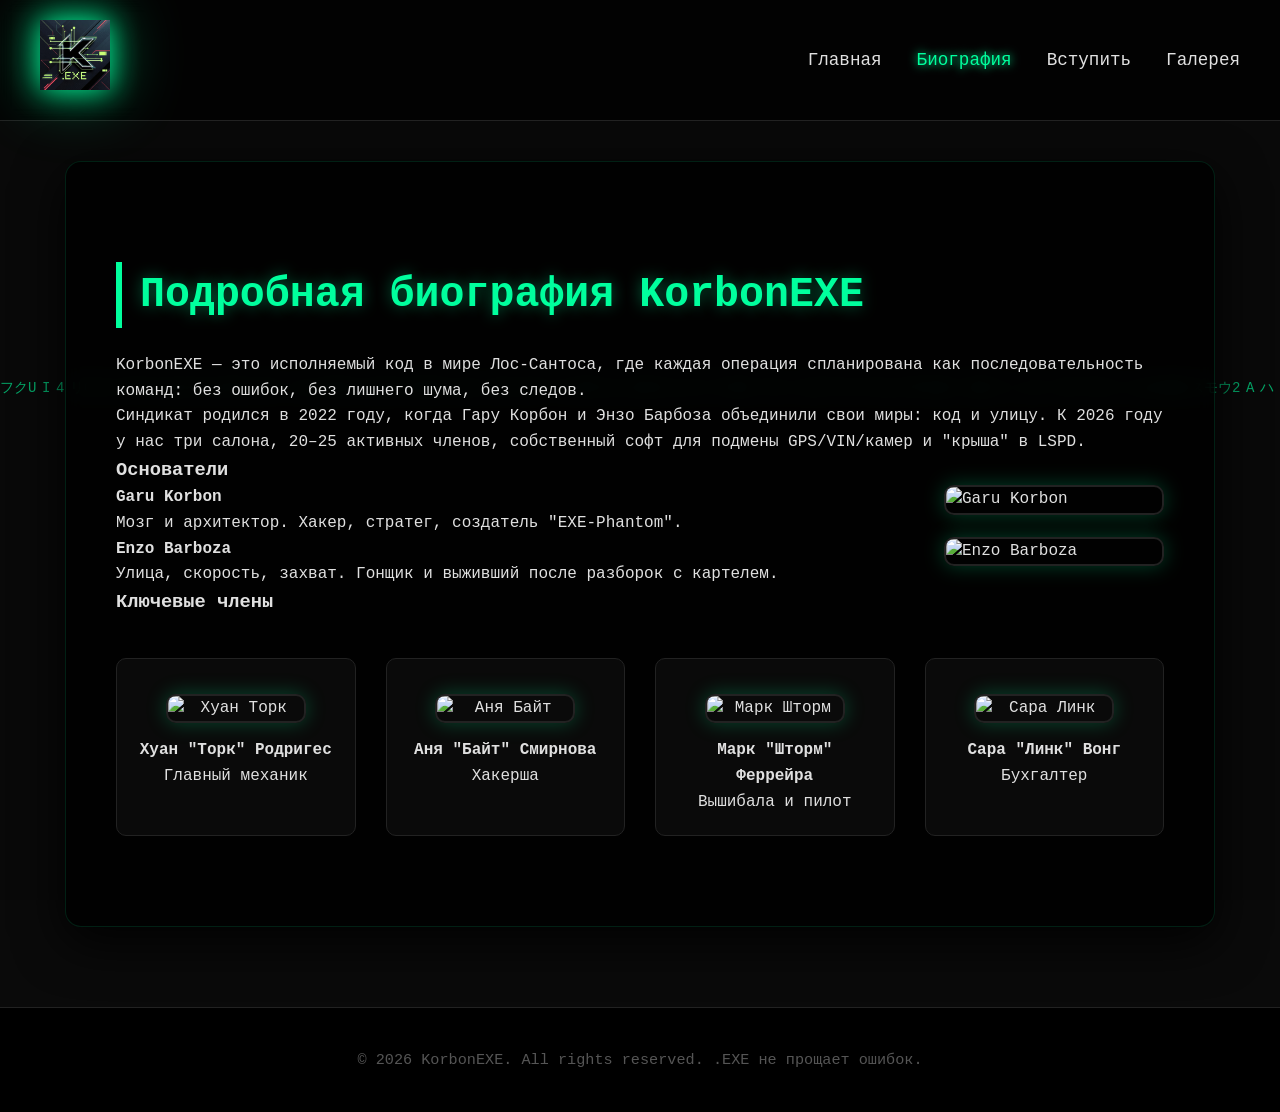
==== about.html @ bb389944 "Update about.html" ====
<!DOCTYPE html>
<html lang="ru">
<head>
  <meta charset="UTF-8">
  <meta name="viewport" content="width=device-width, initial-scale=1.0">
  <title>KorbonEXE — Биография</title>
  <link rel="icon" href="favicon.png" type="image/x-icon">
  <link rel="stylesheet" href="style.css">
</head>
<body>
  <canvas id="matrix-canvas"></canvas>

  <header>
    <nav class="navbar">
      <div class="logo-container">
        <img src="logo.jpg" alt="KorbonEXE">
      </div>
      <ul>
        <li><a href="index.html">Главная</a></li>
        <li><a href="about.html" class="active">Биография</a></li>
        <li><a href="join.html">Вступить</a></li>
        <li><a href="gallery.html">Галерея</a></li>
      </ul>
    </nav>
  </header>

  <section class="container fade-in">
    <div class="bio-wrapper">
      <h2 class="glow-title">Подробная биография KorbonEXE</h2>

      <p>KorbonEXE — это исполняемый код в мире Лос-Сантоса, где каждая операция спланирована как последовательность команд: без ошибок, без лишнего шума, без следов.</p>

      <p>Синдикат родился в 2022 году, когда Гару Корбон и Энзо Барбоза объединили свои миры: код и улицу. К 2026 году у нас три салона, 20–25 активных членов, собственный софт для подмены GPS/VIN/камер и "крыша" в LSPD.</p>

      <h3 class="glow-title">Основатели</h3>

      <div class="founder-section fade-in">
        <div class="founder-photo">
          <img src="https://static.wikia.nocookie.net/gtawiki/images/2/2a/LesterCrest-GTAV.png/revision/latest?cb=20130516193052" alt="Garu Korbon" class="character-img">
        </div>
        <h4>Garu Korbon</h4>
        <p>Мозг и архитектор. Хакер, стратег, создатель "EXE-Phantom".</p>
      </div>

      <div class="founder-section fade-in">
        <div class="founder-photo">
          <img src="https://static.wikia.nocookie.net/gtawiki/images/6/6f/FranklinClinton-GTAV.png/revision/latest?cb=20130516193052" alt="Enzo Barboza" class="character-img">
        </div>
        <h4>Enzo Barboza</h4>
        <p>Улица, скорость, захват. Гонщик и выживший после разборок с картелем.</p>
      </div>

      <h3 class="glow-title">Ключевые члены</h3>
      <div class="team-grid">
        <div class="team-member fade-in">
          <img src="https://static.wikia.nocookie.net/gtawiki/images/3/3c/Pavel-GTAOe.png/revision/latest?cb=20210610182456" alt="Хуан Торк" class="character-img small">
          <p><strong>Хуан "Торк" Родригес</strong><br>Главный механик</p>
        </div>
        <div class="team-member fade-in">
          <img src="https://static.wikia.nocookie.net/gtawiki/images/9/9e/PaigeHarris-GTAO.png/revision/latest?cb=20170629184327" alt="Аня Байт" class="character-img small">
          <p><strong>Аня "Байт" Смирнова</strong><br>Хакерша</p>
        </div>
        <div class="team-member fade-in">
          <img src="https://static.wikia.nocookie.net/gtawiki/images/0/0f/TrevorPhilips-GTAV.png/revision/latest?cb=20130516193052" alt="Марк Шторм" class="character-img small">
          <p><strong>Марк "Шторм" Феррейра</strong><br>Вышибала и пилот</p>
        </div>
        <div class="team-member fade-in">
          <img src="https://static.wikia.nocookie.net/gtawiki/images/7/7d/AviSchwartzman-GTAO.png/revision/latest?cb=20170629184327" alt="Сара Линк" class="character-img small">
          <p><strong>Сара "Линк" Вонг</strong><br>Бухгалтер</p>
        </div>
      </div>
    </div>
  </section>

  <footer>
    <p>© 2026 KorbonEXE. All rights reserved. .EXE не прощает ошибок.</p>
  </footer>

  <script src="script.js"></script>
</body>
</html>
---- style.css ----
:root {
  --bg: #0a0a0a;
  --card: #111111;
  --text: #e0e0e0;
  --accent: #00ff9d;
  --danger: #ff2d55;
  --border: #222;
}

* {
  margin: 0;
  padding: 0;
  box-sizing: border-box;
}

body {
  background: var(--bg);
  color: var(--text);
  font-family: 'Courier New', Courier, monospace;
  line-height: 1.6;
  min-height: 100vh;
  overflow-x: hidden;
  position: relative;
}

#matrix-canvas {
  position: fixed;
  top: 0; left: 0;
  width: 100%;
  height: 100%;
  z-index: -2;
  opacity: 0.65;
  pointer-events: none;
}

/* Навигация */
.navbar {
  display: flex;
  justify-content: space-between;
  align-items: center;
  padding: 20px 40px;
  background: rgba(0,0,0,0.75);
  border-bottom: 1px solid var(--border);
  position: sticky;
  top: 0;
  z-index: 100;
  backdrop-filter: blur(8px);
}

.logo-container img {
  height: 70px;
  width: auto;
  filter: drop-shadow(0 0 15px #00ff9d) drop-shadow(0 0 30px rgba(0,255,157,0.4));
  transition: all 0.4s ease;
}

.logo-container:hover img {
  filter: drop-shadow(0 0 30px #00ff9d) drop-shadow(0 0 60px rgba(0,204,255,0.7));
  transform: scale(1.05);
}

.navbar ul {
  list-style: none;
  display: flex;
  gap: 35px;
}

.navbar a {
  color: var(--text);
  text-decoration: none;
  font-size: 1.1rem;
}

.navbar a:hover,
.navbar a.active {
  color: var(--accent);
  text-shadow: 0 0 10px var(--accent);
}

/* Контент */
.container {
  max-width: 1200px;
  margin: 0 auto;
  padding: 0 25px;
  position: relative;
  z-index: 5;
}

h2 {
  color: var(--accent);
  font-size: 2.6rem;
  margin: 50px 0 25px;
  border-left: 6px solid var(--accent);
  padding-left: 18px;
  text-shadow: 0 0 15px rgba(0,255,157,0.4);
}

/* Hero (главная) */
.hero {
  text-align: center;
  padding: 180px 20px 120px;
  min-height: 80vh;
  display: flex;
  align-items: center;
  justify-content: center;
}

.hero-content {
  max-width: 900px;
}

.hero-title {
  font-size: 6rem;
  color: var(--accent);
  text-shadow: 0 0 40px var(--accent);
  margin-bottom: 20px;
  animation: glowPulse 4s ease-in-out infinite;
}

.hero-tagline {
  font-size: 2.5rem;
  color: #fff;
  margin-bottom: 20px;
  letter-spacing: 4px;
}

.hero-subtitle {
  font-size: 1.4rem;
  color: #ccc;
  max-width: 700px;
  margin: 0 auto;
}

/* Информационные карточки */
.main-info {
  padding: 80px 20px;
}

.info-grid {
  display: grid;
  grid-template-columns: repeat(auto-fit, minmax(280px, 1fr));
  gap: 30px;
  margin-bottom: 60px;
}

.info-card {
  background: rgba(17,17,17,0.7);
  border-radius: 12px;
  padding: 25px;
  border: 1px solid #222;
  text-align: center;
  transition: all 0.4s ease;
}

.info-card:hover {
  transform: translateY(-15px);
  box-shadow: 0 20px 50px rgba(0,255,157,0.2);
  border-color: var(--accent);
}

.info-img {
  width: 100%;
  height: 180px;
  object-fit: cover;
  border-radius: 8px;
  margin-bottom: 20px;
  transition: all 0.4s ease;
}

.info-card:hover .info-img {
  transform: scale(1.08);
  box-shadow: 0 0 25px rgba(0,255,157,0.4);
}

.info-card h3 {
  color: var(--accent);
  margin-bottom: 15px;
  font-size: 1.6rem;
}

.info-card p {
  color: #ddd;
  font-size: 1rem;
}

/* Кнопка призыва */
.cta-btn {
  display: inline-block;
  padding: 18px 40px;
  background: linear-gradient(90deg, var(--accent), #00cc99);
  color: #000;
  font-size: 1.3rem;
  font-weight: bold;
  border-radius: 8px;
  text-decoration: none;
  transition: all 0.4s ease;
  box-shadow: 0 0 20px rgba(0,255,157,0.4);
}

.cta-btn:hover {
  transform: translateY(-5px);
  box-shadow: 0 0 40px rgba(0,255,157,0.7);
}

/* Биография */
.bio-wrapper {
  background: rgba(0, 0, 0, 0.82);
  backdrop-filter: blur(10px);
  padding: 50px;
  border-radius: 16px;
  border: 1px solid rgba(0, 255, 157, 0.12);
  box-shadow: 0 15px 50px rgba(0, 0, 0, 0.9);
  margin: 40px 0;
}

.character-img {
  float: right;
  margin: 0 0 20px 25px;
  width: 220px;
  border-radius: 10px;
  border: 2px solid #222;
  box-shadow: 0 0 20px rgba(0,255,157,0.25);
  transition: all 0.4s ease;
}

.character-img:hover {
  transform: scale(1.08) rotate(2deg);
  box-shadow: 0 0 40px rgba(0,255,157,0.6);
  border-color: var(--accent);
}

.character-img.small {
  width: 140px;
  margin: 0 15px 15px 0;
  float: none;
  display: block;
  margin: 15px auto;
}

.team-grid {
  display: grid;
  grid-template-columns: repeat(auto-fit, minmax(220px, 1fr));
  gap: 30px;
  margin: 40px 0;
}

.team-member {
  text-align: center;
  background: rgba(17,17,17,0.6);
  padding: 20px;
  border-radius: 10px;
  border: 1px solid #222;
  transition: all 0.3s ease;
}

.team-member:hover {
  transform: translateY(-8px);
  box-shadow: 0 15px 40px rgba(0,255,157,0.2);
  border-color: var(--accent);
}

/* Форма */
.join-section {
  padding: 80px 20px;
  max-width: 900px;
}

.join-header {
  text-align: center;
  margin-bottom: 50px;
}

.join-header h2 {
  font-size: 3.2rem;
  margin-bottom: 15px;
}

.subtitle {
  font-size: 1.3rem;
  color: #aaa;
  max-width: 700px;
  margin: 0 auto;
}

.join-requirements {
  background: rgba(17,17,17,0.6);
  padding: 25px;
  border-radius: 10px;
  border: 1px solid #222;
  margin-bottom: 40px;
}

.join-requirements h3 {
  color: var(--accent);
  margin-bottom: 15px;
}

.join-requirements ul {
  list-style: none;
  padding-left: 0;
}

.join-requirements li {
  margin: 10px 0;
  padding-left: 25px;
  position: relative;
}

.join-requirements li::before {
  content: "→";
  color: var(--accent);
  position: absolute;
  left: 0;
}

.enhanced-form {
  background: linear-gradient(135deg, #0f0f0f 0%, #0a0a0a 100%);
  padding: 45px;
  border-radius: 12px;
  border: 1px solid #1a1a1a;
  box-shadow: 0 15px 40px rgba(0,0,0,0.7);
  max-width: 700px;
  margin: 40px auto;
}

.form-group {
  margin-bottom: 45px;
  transition: all 0.3s ease;
}

.form-group:hover {
  background: rgba(0,255,157,0.03);
  border-radius: 8px;
  padding: 10px;
  box-shadow: 0 0 15px rgba(0,255,157,0.1);
}

.form-group label {
  display: block;
  margin-bottom: 10px;
  color: #aaa;
  font-size: 1.05rem;
  font-weight: bold;
  transition: all 0.3s ease;
}

.form-group:hover label {
  color: var(--accent);
  text-shadow: 0 0 8px rgba(0,255,157,0.5);
}

.form-group input,
.form-group textarea,
.form-group select {
  width: 100%;
  padding: 14px 16px;
  background: #0d0d0d;
  border: 1px solid #222;
  border-radius: 6px;
  color: var(--text);
  font-size: 1.05rem;
}

.form-group input:focus,
.form-group textarea:focus,
.form-group select:focus {
  border-color: var(--accent);
  box-shadow: 0 0 0 3px rgba(0,255,157,0.2);
  background: #111;
}

.submit-btn {
  width: 100%;
  padding: 16px;
  background: linear-gradient(90deg, var(--accent), #00cc99);
  color: #000;
  border: none;
  border-radius: 8px;
  font-size: 1.2rem;
  font-weight: bold;
  cursor: pointer;
  display: flex;
  align-items: center;
  justify-content: center;
  gap: 12px;
}

.captcha-group {
  margin: 30px 0;
  text-align: center;
}

.form-message {
  margin-top: 20px;
  padding: 15px;
  border-radius: 8px;
  text-align: center;
  font-weight: bold;
}

.form-message.success {
  background: rgba(0,255,157,0.15);
  color: #00ff9d;
  border: 1px solid #00ff9d;
}

.form-message.error {
  background: rgba(255,45,85,0.15);
  color: #ff2d55;
  border: 1px solid #ff2d55;
}

.hidden {
  display: none;
}

/* Footer */
footer {
  text-align: center;
  padding: 40px 20px;
  background: #000;
  border-top: 1px solid var(--border);
  margin-top: 80px;
  color: #555;
  font-size: 0.95rem;
  position: relative;
  z-index: 5;
}

/* Анимации */
@keyframes glowPulse {
  0%, 100% { text-shadow: 0 0 30px var(--accent); }
  50% { text-shadow: 0 0 60px var(--accent), 0 0 80px rgba(0,255,157,0.6); }
}

.fade-in {
  opacity: 0;
  transform: translateY(30px);
  transition: opacity 0.9s ease-out, transform 0.9s ease-out;
}

.fade-in.visible {
  opacity: 1;
  transform: translateY(0);
}
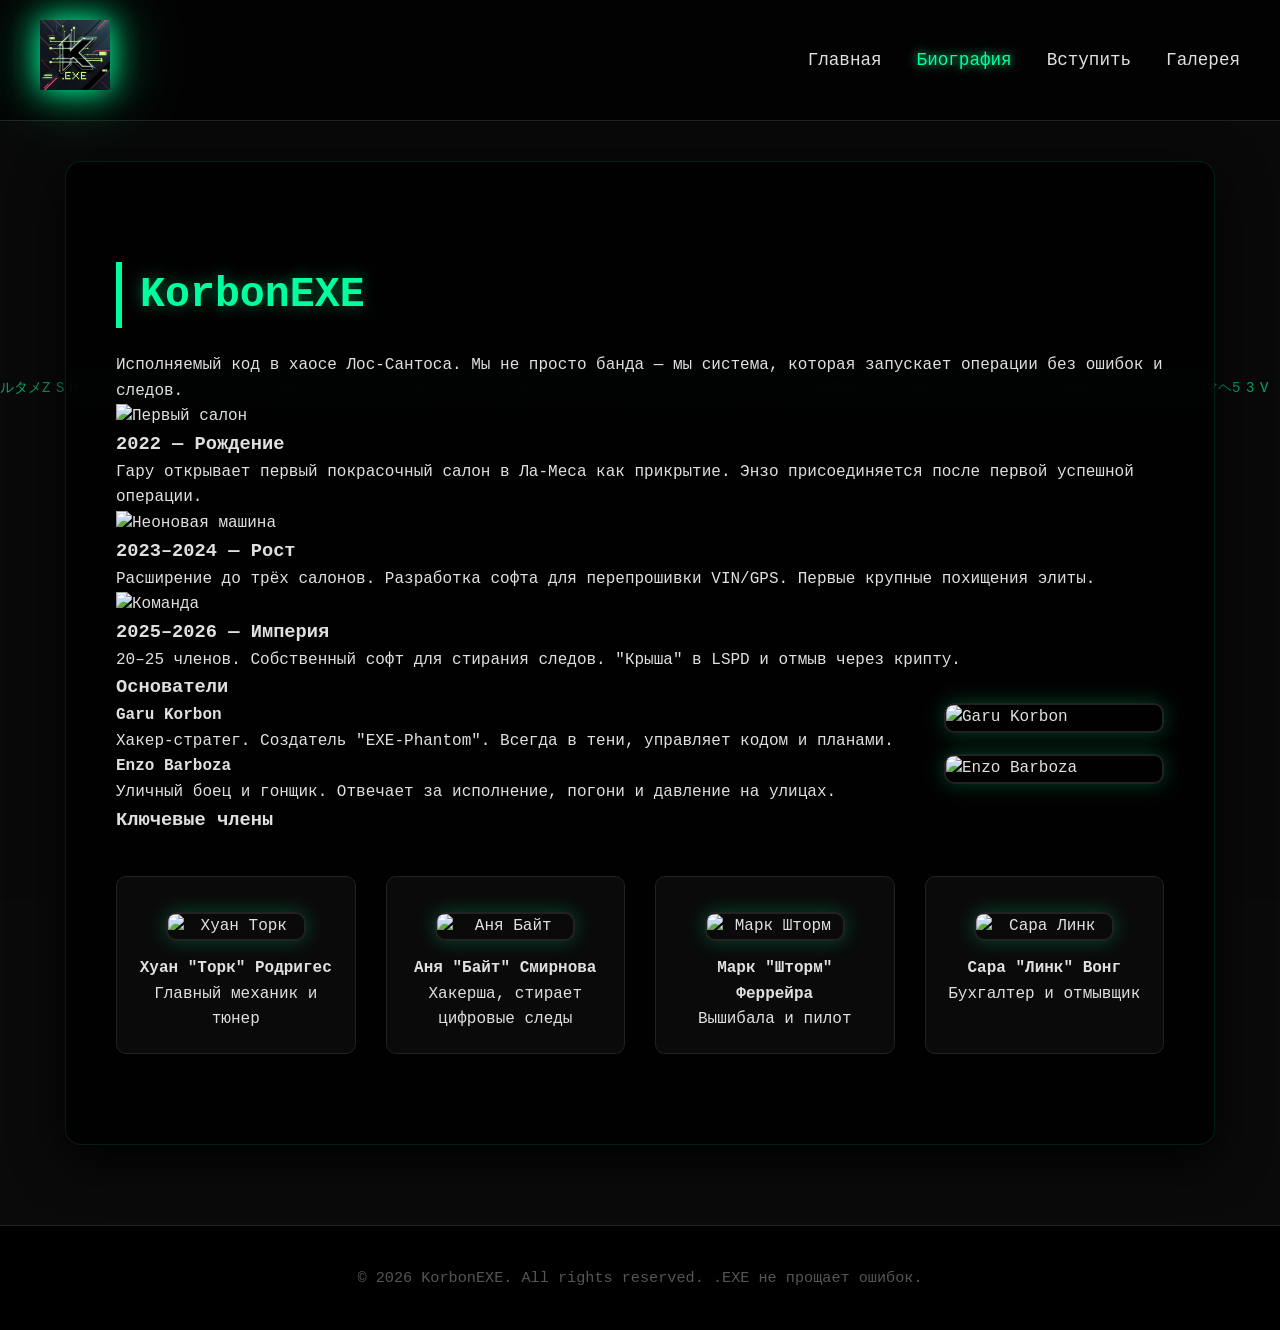
==== commit 9ace565e: "Update about.html" ====
--- a/about.html
+++ b/about.html
@@ -4,7 +4,7 @@
   <meta charset="UTF-8">
   <meta name="viewport" content="width=device-width, initial-scale=1.0">
   <title>KorbonEXE — Биография</title>
-  <link rel="icon" href="favicon.png" type="image/x-icon">
+  <link rel="icon" href="/favicon.ico" type="image/x-icon">
   <link rel="stylesheet" href="style.css">
 </head>
 <body>
@@ -13,7 +13,7 @@
   <header>
     <nav class="navbar">
       <div class="logo-container">
-        <img src="logo.jpg" alt="KorbonEXE">
+        <img src="/logo.jpg" alt="KorbonEXE">
       </div>
       <ul>
         <li><a href="index.html">Главная</a></li>
@@ -24,49 +24,79 @@
     </nav>
   </header>
 
-  <section class="container fade-in">
-    <div class="bio-wrapper">
-      <h2 class="glow-title">Подробная биография KorbonEXE</h2>
+  <section class="container bio-section">
+    <div class="bio-wrapper fade-in">
+      <h2 class="glow-title">KorbonEXE</h2>
+      <p class="intro-text fade-in">Исполняемый код в хаосе Лос-Сантоса. Мы не просто банда — мы система, которая запускает операции без ошибок и следов.</p>
 
-      <p>KorbonEXE — это исполняемый код в мире Лос-Сантоса, где каждая операция спланирована как последовательность команд: без ошибок, без лишнего шума, без следов.</p>
+      <div class="timeline fade-in">
+        <div class="timeline-item">
+          <div class="timeline-img">
+            <img src="https://static.wikia.nocookie.net/gtawiki/images/7/77/LosSantosCustoms-GTAV-Interior01.jpg/revision/latest?cb=20150608134058" alt="Первый салон">
+          </div>
+          <div class="timeline-content">
+            <h3>2022 — Рождение</h3>
+            <p>Гару открывает первый покрасочный салон в Ла-Меса как прикрытие. Энзо присоединяется после первой успешной операции.</p>
+          </div>
+        </div>
 
-      <p>Синдикат родился в 2022 году, когда Гару Корбон и Энзо Барбоза объединили свои миры: код и улицу. К 2026 году у нас три салона, 20–25 активных членов, собственный софт для подмены GPS/VIN/камер и "крыша" в LSPD.</p>
+        <div class="timeline-item reverse">
+          <div class="timeline-img">
+            <img src="https://i.ytimg.com/vi/KUPeCj2IgzA/maxresdefault.jpg" alt="Неоновая машина">
+          </div>
+          <div class="timeline-content">
+            <h3>2023–2024 — Рост</h3>
+            <p>Расширение до трёх салонов. Разработка софта для перепрошивки VIN/GPS. Первые крупные похищения элиты.</p>
+          </div>
+        </div>
 
-      <h3 class="glow-title">Основатели</h3>
-
-      <div class="founder-section fade-in">
-        <div class="founder-photo">
-          <img src="https://static.wikia.nocookie.net/gtawiki/images/2/2a/LesterCrest-GTAV.png/revision/latest?cb=20130516193052" alt="Garu Korbon" class="character-img">
+        <div class="timeline-item">
+          <div class="timeline-img">
+            <img src="https://static.wikia.nocookie.net/gtawiki/images/3/3c/Pavel-GTAOe.png/revision/latest?cb=20210610182456" alt="Команда">
+          </div>
+          <div class="timeline-content">
+            <h3>2025–2026 — Империя</h3>
+            <p>20–25 членов. Собственный софт для стирания следов. "Крыша" в LSPD и отмыв через крипту.</p>
+          </div>
         </div>
-        <h4>Garu Korbon</h4>
-        <p>Мозг и архитектор. Хакер, стратег, создатель "EXE-Phantom".</p>
       </div>
 
-      <div class="founder-section fade-in">
-        <div class="founder-photo">
+      <h3 class="glow-title fade-in">Основатели</h3>
+
+      <div class="founders-grid">
+        <div class="founder-card fade-in">
+          <img src="https://static.wikia.nocookie.net/gtawiki/images/2/2a/LesterCrest-GTAV.png/revision/latest?cb=20130516193052" alt="Garu Korbon" class="character-img">
+          <h4>Garu Korbon</h4>
+          <p>Хакер-стратег. Создатель "EXE-Phantom". Всегда в тени, управляет кодом и планами.</p>
+        </div>
+
+        <div class="founder-card fade-in">
           <img src="https://static.wikia.nocookie.net/gtawiki/images/6/6f/FranklinClinton-GTAV.png/revision/latest?cb=20130516193052" alt="Enzo Barboza" class="character-img">
+          <h4>Enzo Barboza</h4>
+          <p>Уличный боец и гонщик. Отвечает за исполнение, погони и давление на улицах.</p>
         </div>
-        <h4>Enzo Barboza</h4>
-        <p>Улица, скорость, захват. Гонщик и выживший после разборок с картелем.</p>
       </div>
 
-      <h3 class="glow-title">Ключевые члены</h3>
+      <h3 class="glow-title fade-in">Ключевые члены</h3>
       <div class="team-grid">
         <div class="team-member fade-in">
           <img src="https://static.wikia.nocookie.net/gtawiki/images/3/3c/Pavel-GTAOe.png/revision/latest?cb=20210610182456" alt="Хуан Торк" class="character-img small">
-          <p><strong>Хуан "Торк" Родригес</strong><br>Главный механик</p>
+          <p><strong>Хуан "Торк" Родригес</strong><br>Главный механик и тюнер</p>
         </div>
+
         <div class="team-member fade-in">
           <img src="https://static.wikia.nocookie.net/gtawiki/images/9/9e/PaigeHarris-GTAO.png/revision/latest?cb=20170629184327" alt="Аня Байт" class="character-img small">
-          <p><strong>Аня "Байт" Смирнова</strong><br>Хакерша</p>
+          <p><strong>Аня "Байт" Смирнова</strong><br>Хакерша, стирает цифровые следы</p>
         </div>
+
         <div class="team-member fade-in">
           <img src="https://static.wikia.nocookie.net/gtawiki/images/0/0f/TrevorPhilips-GTAV.png/revision/latest?cb=20130516193052" alt="Марк Шторм" class="character-img small">
           <p><strong>Марк "Шторм" Феррейра</strong><br>Вышибала и пилот</p>
         </div>
+
         <div class="team-member fade-in">
           <img src="https://static.wikia.nocookie.net/gtawiki/images/7/7d/AviSchwartzman-GTAO.png/revision/latest?cb=20170629184327" alt="Сара Линк" class="character-img small">
-          <p><strong>Сара "Линк" Вонг</strong><br>Бухгалтер</p>
+          <p><strong>Сара "Линк" Вонг</strong><br>Бухгалтер и отмывщик</p>
         </div>
       </div>
     </div>
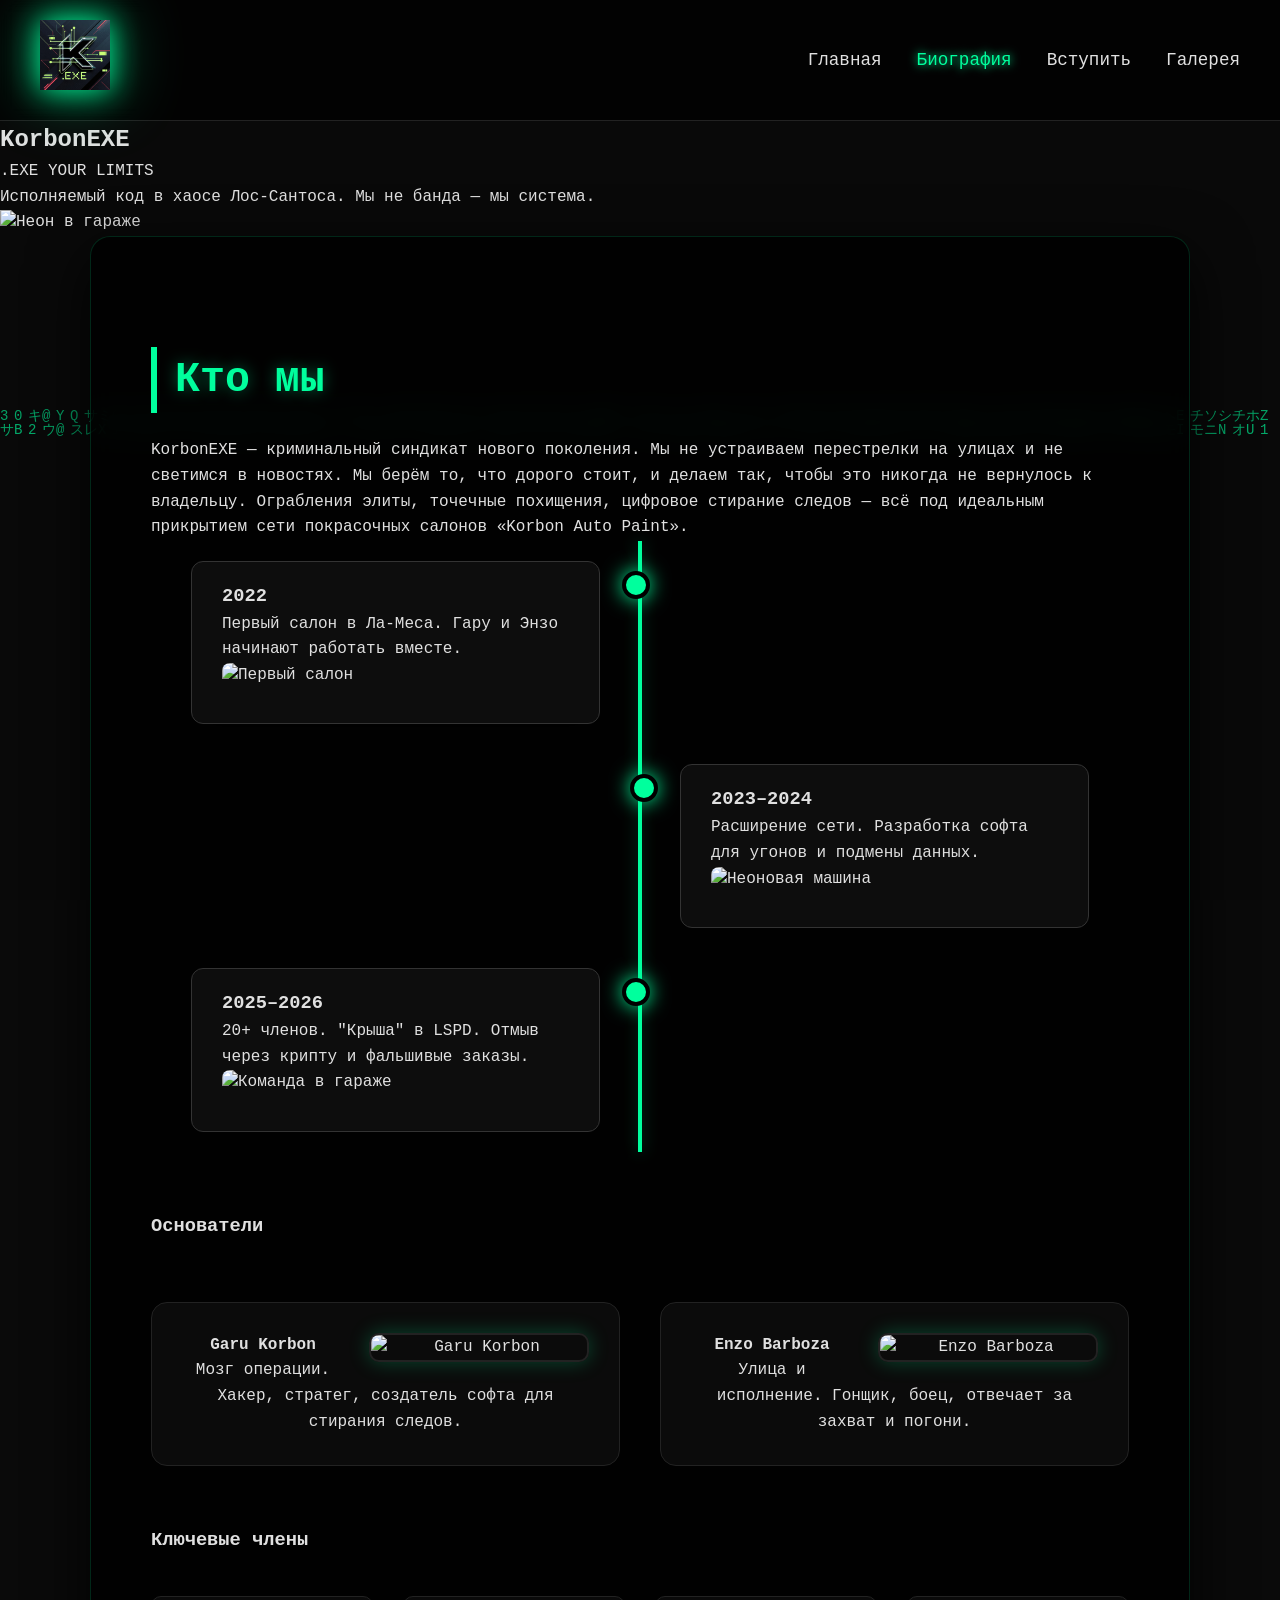
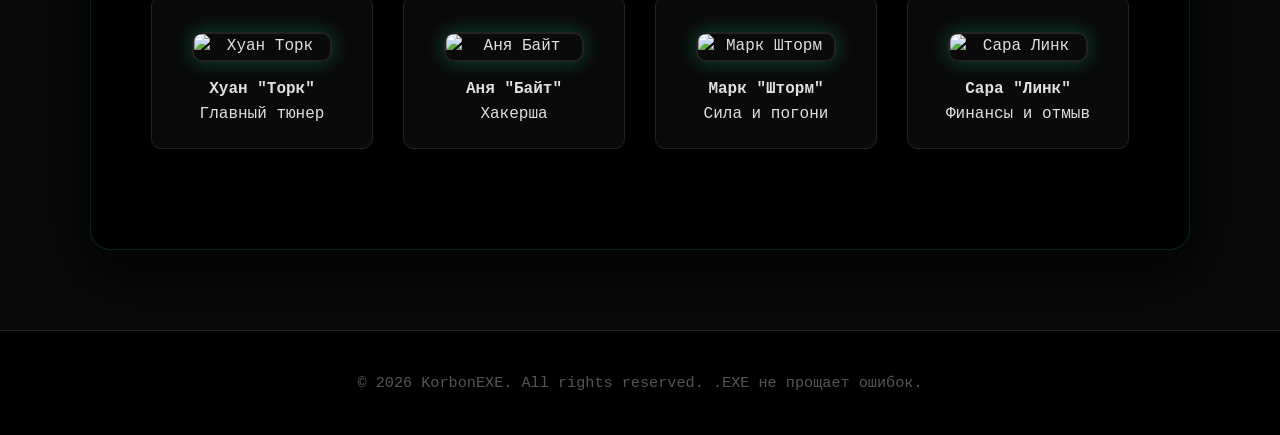
==== commit d79d7fcc: "Update about.html" ====
--- a/about.html
+++ b/about.html
@@ -24,79 +24,88 @@
     </nav>
   </header>
 
-  <section class="container bio-section">
-    <div class="bio-wrapper fade-in">
-      <h2 class="glow-title">KorbonEXE</h2>
-      <p class="intro-text fade-in">Исполняемый код в хаосе Лос-Сантоса. Мы не просто банда — мы система, которая запускает операции без ошибок и следов.</p>
+  <!-- Hero с большим фото и слоганом -->
+  <section class="bio-hero fade-in">
+    <div class="bio-hero-content">
+      <h1>KorbonEXE</h1>
+      <p class="bio-hero-tag">.EXE YOUR LIMITS</p>
+      <p class="bio-hero-text">Исполняемый код в хаосе Лос-Сантоса. Мы не банда — мы система.</p>
+    </div>
+    <img src="https://img.gta5-mods.com/q95/images/custom-neons/520b08-GTA5_2015-08-30_18-36-43-91.jpg" alt="Неон в гараже" class="bio-hero-img">
+  </section>
 
+  <!-- Основной контент -->
+  <section class="container bio-main">
+    <div class="bio-wrapper">
+      <div class="bio-intro fade-in">
+        <h2 class="glow-title">Кто мы</h2>
+        <p>KorbonEXE — криминальный синдикат нового поколения. Мы не устраиваем перестрелки на улицах и не светимся в новостях. Мы берём то, что дорого стоит, и делаем так, чтобы это никогда не вернулось к владельцу. Ограбления элиты, точечные похищения, цифровое стирание следов — всё под идеальным прикрытием сети покрасочных салонов «Korbon Auto Paint».</p>
+      </div>
+
+      <!-- Таймлайн -->
       <div class="timeline fade-in">
         <div class="timeline-item">
-          <div class="timeline-img">
-            <img src="https://static.wikia.nocookie.net/gtawiki/images/7/77/LosSantosCustoms-GTAV-Interior01.jpg/revision/latest?cb=20150608134058" alt="Первый салон">
-          </div>
+          <div class="timeline-dot"></div>
           <div class="timeline-content">
-            <h3>2022 — Рождение</h3>
-            <p>Гару открывает первый покрасочный салон в Ла-Меса как прикрытие. Энзо присоединяется после первой успешной операции.</p>
+            <h3>2022</h3>
+            <p>Первый салон в Ла-Меса. Гару и Энзо начинают работать вместе.</p>
+            <img src="https://static.wikia.nocookie.net/gtawiki/images/7/77/LosSantosCustoms-GTAV-Interior01.jpg" alt="Первый салон" class="timeline-img">
           </div>
         </div>
 
         <div class="timeline-item reverse">
-          <div class="timeline-img">
-            <img src="https://i.ytimg.com/vi/KUPeCj2IgzA/maxresdefault.jpg" alt="Неоновая машина">
-          </div>
+          <div class="timeline-dot"></div>
           <div class="timeline-content">
-            <h3>2023–2024 — Рост</h3>
-            <p>Расширение до трёх салонов. Разработка софта для перепрошивки VIN/GPS. Первые крупные похищения элиты.</p>
+            <h3>2023–2024</h3>
+            <p>Расширение сети. Разработка софта для угонов и подмены данных.</p>
+            <img src="https://i.ytimg.com/vi/KUPeCj2IgzA/maxresdefault.jpg" alt="Неоновая машина" class="timeline-img">
           </div>
         </div>
 
         <div class="timeline-item">
-          <div class="timeline-img">
-            <img src="https://static.wikia.nocookie.net/gtawiki/images/3/3c/Pavel-GTAOe.png/revision/latest?cb=20210610182456" alt="Команда">
-          </div>
+          <div class="timeline-dot"></div>
           <div class="timeline-content">
-            <h3>2025–2026 — Империя</h3>
-            <p>20–25 членов. Собственный софт для стирания следов. "Крыша" в LSPD и отмыв через крипту.</p>
+            <h3>2025–2026</h3>
+            <p>20+ членов. "Крыша" в LSPD. Отмыв через крипту и фальшивые заказы.</p>
+            <img src="https://img.gta5-mods.com/q95/images/custom-neons/520b08-GTA5_2015-08-30_18-36-43-91.jpg" alt="Команда в гараже" class="timeline-img">
           </div>
         </div>
       </div>
 
+      <!-- Основатели -->
       <h3 class="glow-title fade-in">Основатели</h3>
-
       <div class="founders-grid">
         <div class="founder-card fade-in">
           <img src="https://static.wikia.nocookie.net/gtawiki/images/2/2a/LesterCrest-GTAV.png/revision/latest?cb=20130516193052" alt="Garu Korbon" class="character-img">
           <h4>Garu Korbon</h4>
-          <p>Хакер-стратег. Создатель "EXE-Phantom". Всегда в тени, управляет кодом и планами.</p>
+          <p>Мозг операции. Хакер, стратег, создатель софта для стирания следов.</p>
         </div>
 
         <div class="founder-card fade-in">
           <img src="https://static.wikia.nocookie.net/gtawiki/images/6/6f/FranklinClinton-GTAV.png/revision/latest?cb=20130516193052" alt="Enzo Barboza" class="character-img">
           <h4>Enzo Barboza</h4>
-          <p>Уличный боец и гонщик. Отвечает за исполнение, погони и давление на улицах.</p>
+          <p>Улица и исполнение. Гонщик, боец, отвечает за захват и погони.</p>
         </div>
       </div>
 
+      <!-- Команда -->
       <h3 class="glow-title fade-in">Ключевые члены</h3>
       <div class="team-grid">
         <div class="team-member fade-in">
           <img src="https://static.wikia.nocookie.net/gtawiki/images/3/3c/Pavel-GTAOe.png/revision/latest?cb=20210610182456" alt="Хуан Торк" class="character-img small">
-          <p><strong>Хуан "Торк" Родригес</strong><br>Главный механик и тюнер</p>
+          <p><strong>Хуан "Торк"</strong><br>Главный тюнер</p>
         </div>
-
         <div class="team-member fade-in">
           <img src="https://static.wikia.nocookie.net/gtawiki/images/9/9e/PaigeHarris-GTAO.png/revision/latest?cb=20170629184327" alt="Аня Байт" class="character-img small">
-          <p><strong>Аня "Байт" Смирнова</strong><br>Хакерша, стирает цифровые следы</p>
+          <p><strong>Аня "Байт"</strong><br>Хакерша</p>
         </div>
-
         <div class="team-member fade-in">
           <img src="https://static.wikia.nocookie.net/gtawiki/images/0/0f/TrevorPhilips-GTAV.png/revision/latest?cb=20130516193052" alt="Марк Шторм" class="character-img small">
-          <p><strong>Марк "Шторм" Феррейра</strong><br>Вышибала и пилот</p>
+          <p><strong>Марк "Шторм"</strong><br>Сила и погони</p>
         </div>
-
         <div class="team-member fade-in">
           <img src="https://static.wikia.nocookie.net/gtawiki/images/7/7d/AviSchwartzman-GTAO.png/revision/latest?cb=20170629184327" alt="Сара Линк" class="character-img small">
-          <p><strong>Сара "Линк" Вонг</strong><br>Бухгалтер и отмывщик</p>
+          <p><strong>Сара "Линк"</strong><br>Финансы и отмыв</p>
         </div>
       </div>
     </div>
--- a/style.css
+++ b/style.css
@@ -443,3 +443,112 @@
   opacity: 1;
   transform: translateY(0);
 }
+
+/* Биография — улучшенная структура */
+.bio-section {
+  padding: 100px 20px 80px;
+}
+
+.bio-wrapper {
+  background: rgba(0, 0, 0, 0.82);
+  backdrop-filter: blur(12px);
+  padding: 60px;
+  border-radius: 20px;
+  border: 1px solid rgba(0,255,157,0.15);
+  box-shadow: 0 20px 60px rgba(0,0,0,0.9);
+  margin: 0 auto;
+  max-width: 1100px;
+}
+
+.intro-text {
+  font-size: 1.3rem;
+  color: #ddd;
+  margin-bottom: 50px;
+  text-align: center;
+}
+
+/* Таймлайн */
+.timeline {
+  position: relative;
+  max-width: 1000px;
+  margin: 0 auto 60px;
+}
+
+.timeline::before {
+  content: '';
+  position: absolute;
+  width: 4px;
+  background: var(--accent);
+  top: 0;
+  bottom: 0;
+  left: 50%;
+  transform: translateX(-50%);
+  box-shadow: 0 0 15px rgba(0,255,157,0.3);
+}
+
+.timeline-item {
+  padding: 20px 40px;
+  position: relative;
+  background-color: inherit;
+  width: 50%;
+}
+
+.timeline-item.reverse {
+  left: 50%;
+}
+
+.timeline-item::after {
+  content: '';
+  position: absolute;
+  width: 20px;
+  height: 20px;
+  right: -10px;
+  background-color: var(--accent);
+  border: 4px solid #000;
+  top: 30px;
+  border-radius: 50%;
+  z-index: 1;
+  box-shadow: 0 0 20px var(--accent);
+}
+
+.timeline-item.reverse::after {
+  left: -10px;
+}
+
+.timeline-content {
+  padding: 20px 30px;
+  background: rgba(17,17,17,0.8);
+  border-radius: 12px;
+  border: 1px solid #333;
+  box-shadow: 0 10px 30px rgba(0,0,0,0.6);
+}
+
+.timeline-img {
+  width: 100%;
+  height: 180px;
+  object-fit: cover;
+  border-radius: 8px;
+  margin-bottom: 15px;
+}
+
+/* Founders grid */
+.founders-grid {
+  display: grid;
+  grid-template-columns: repeat(auto-fit, minmax(300px, 1fr));
+  gap: 40px;
+  margin: 60px 0;
+}
+
+.founder-card {
+  background: rgba(17,17,17,0.7);
+  border-radius: 16px;
+  padding: 30px;
+  border: 1px solid #222;
+  text-align: center;
+  transition: all 0.4s ease;
+}
+
+.founder-card:hover {
+  transform: translateY(-15px);
+  box-shadow: 0 20px 50px rgba(0,255,157,0.3);
+  border-color: var(--accent);
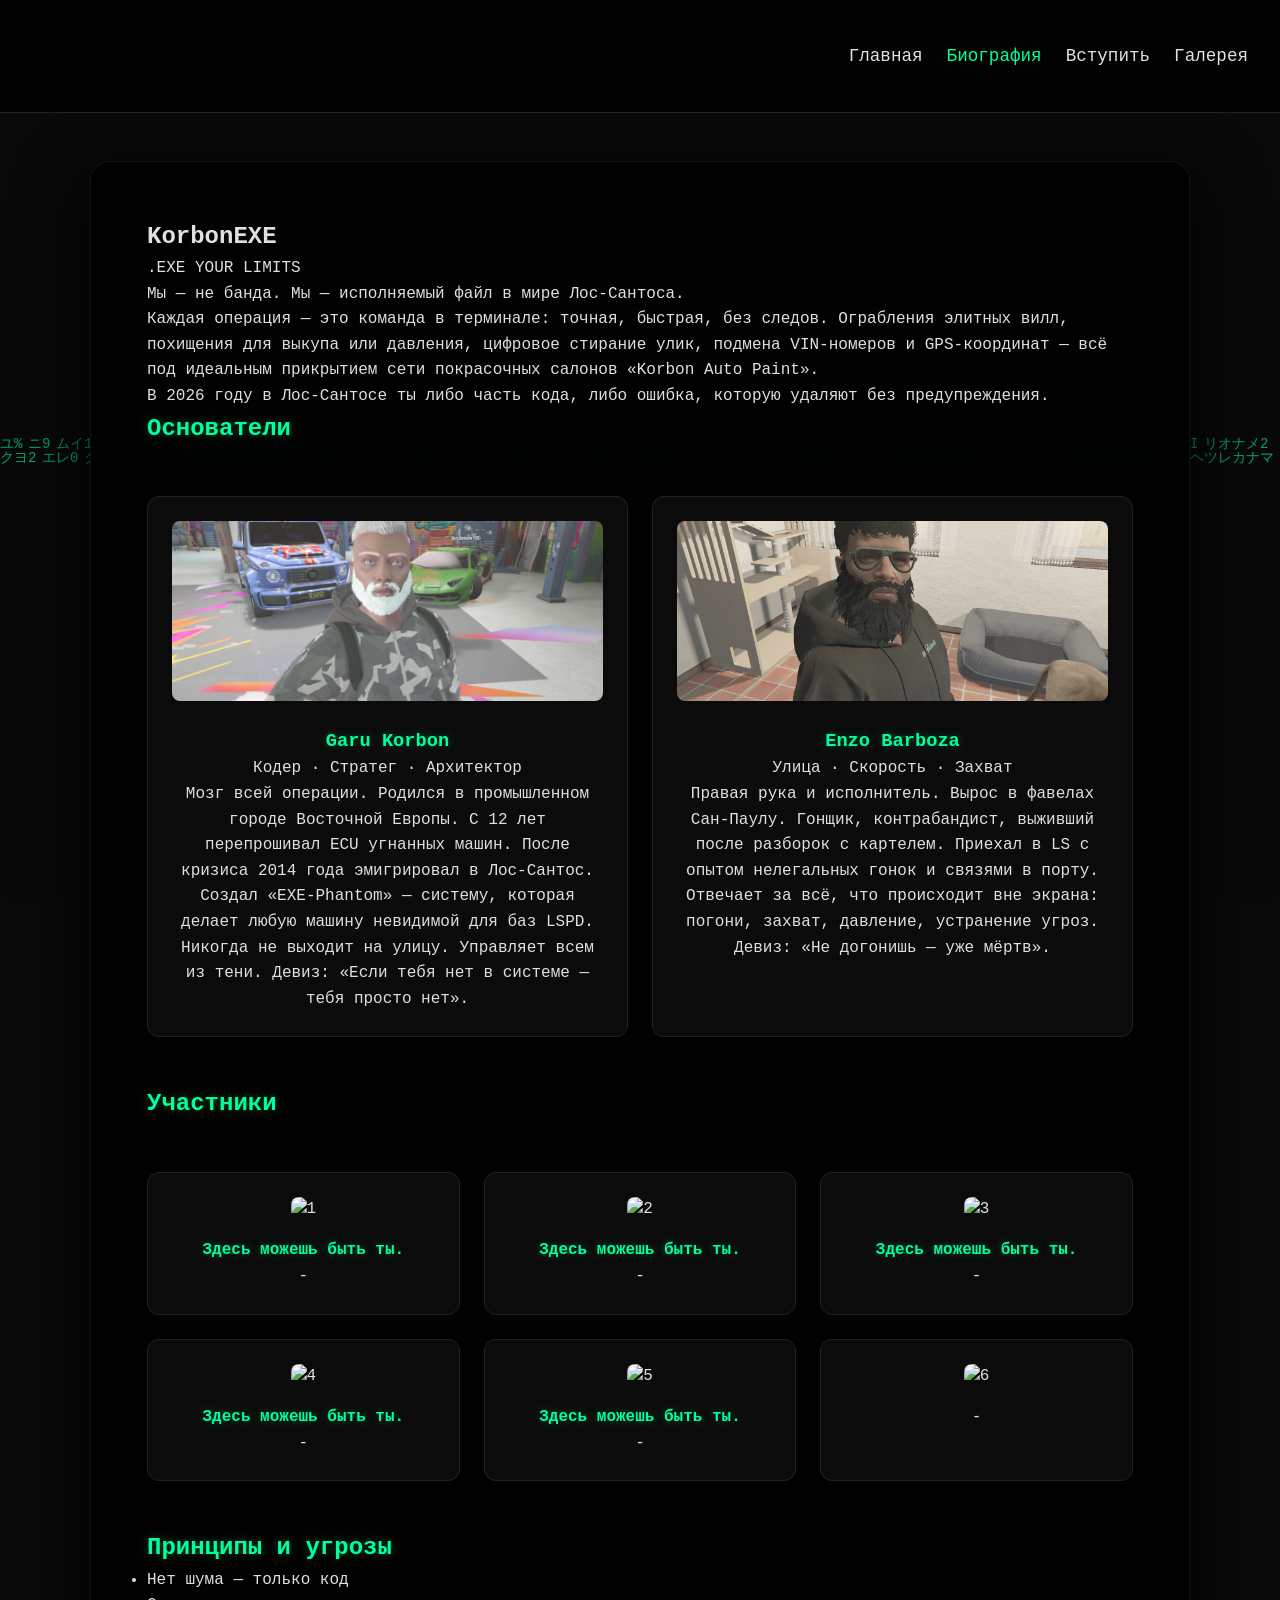
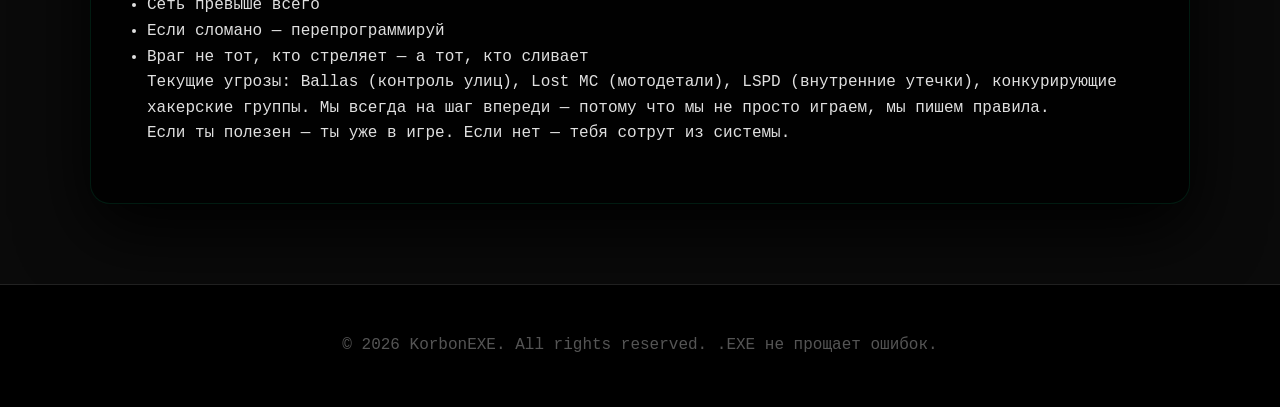
==== commit 487aee4a: "Add files via upload" ====
--- a/about.html
+++ b/about.html
@@ -4,7 +4,7 @@
   <meta charset="UTF-8">
   <meta name="viewport" content="width=device-width, initial-scale=1.0">
   <title>KorbonEXE — Биография</title>
-  <link rel="icon" href="/favicon.ico" type="image/x-icon">
+  <link rel="icon" href="favicon.png" type="image/x-icon">
   <link rel="stylesheet" href="style.css">
 </head>
 <body>
@@ -13,7 +13,14 @@
   <header>
     <nav class="navbar">
       <div class="logo-container">
-        <img src="/logo.jpg" alt="KorbonEXE">
+        <video 
+        src="logo-video.mp4" 
+        autoplay 
+        loop 
+        muted 
+        playsinline 
+        alt="KorbonEXE Logo Animation">
+		</video>
       </div>
       <ul>
         <li><a href="index.html">Главная</a></li>
@@ -24,90 +31,92 @@
     </nav>
   </header>
 
-  <!-- Hero с большим фото и слоганом -->
-  <section class="bio-hero fade-in">
-    <div class="bio-hero-content">
-      <h1>KorbonEXE</h1>
-      <p class="bio-hero-tag">.EXE YOUR LIMITS</p>
-      <p class="bio-hero-text">Исполняемый код в хаосе Лос-Сантоса. Мы не банда — мы система.</p>
-    </div>
-    <img src="https://img.gta5-mods.com/q95/images/custom-neons/520b08-GTA5_2015-08-30_18-36-43-91.jpg" alt="Неон в гараже" class="bio-hero-img">
-  </section>
+  <section class="container bio-section">
+    <div class="bio-wrapper">
+      <h1 class="main-title fade-in">KorbonEXE</h1>
+      <p class="main-slogan fade-in">.EXE YOUR LIMITS</p>
 
-  <!-- Основной контент -->
-  <section class="container bio-main">
-    <div class="bio-wrapper">
       <div class="bio-intro fade-in">
-        <h2 class="glow-title">Кто мы</h2>
-        <p>KorbonEXE — криминальный синдикат нового поколения. Мы не устраиваем перестрелки на улицах и не светимся в новостях. Мы берём то, что дорого стоит, и делаем так, чтобы это никогда не вернулось к владельцу. Ограбления элиты, точечные похищения, цифровое стирание следов — всё под идеальным прикрытием сети покрасочных салонов «Korbon Auto Paint».</p>
+        <p>Мы — не банда. Мы — исполняемый файл в мире Лос-Сантоса.</p>
+        <p>Каждая операция — это команда в терминале: точная, быстрая, без следов. Ограбления элитных вилл, похищения для выкупа или давления, цифровое стирание улик, подмена VIN-номеров и GPS-координат — всё под идеальным прикрытием сети покрасочных салонов «Korbon Auto Paint».</p>
+        <p>В 2026 году в Лос-Сантосе ты либо часть кода, либо ошибка, которую удаляют без предупреждения.</p>
       </div>
 
-      <!-- Таймлайн -->
-      <div class="timeline fade-in">
-        <div class="timeline-item">
-          <div class="timeline-dot"></div>
-          <div class="timeline-content">
-            <h3>2022</h3>
-            <p>Первый салон в Ла-Меса. Гару и Энзо начинают работать вместе.</p>
-            <img src="https://static.wikia.nocookie.net/gtawiki/images/7/77/LosSantosCustoms-GTAV-Interior01.jpg" alt="Первый салон" class="timeline-img">
-          </div>
+      <!-- Основатели -->
+      <h2 class="glow-title fade-in">Основатели</h2>
+      <div class="founders-grid">
+        <div class="founder-card fade-in">
+          <img src="garu.png" alt="Garu Korbon" class="character-img">
+          <h3>Garu Korbon</h3>
+          <p class="role">Кодер · Стратег · Архитектор</p>
+          <p>Мозг всей операции. Родился в промышленном городе Восточной Европы. С 12 лет перепрошивал ECU угнанных машин. После кризиса 2014 года эмигрировал в Лос-Сантос. Создал «EXE-Phantom» — систему, которая делает любую машину невидимой для баз LSPD. Никогда не выходит на улицу. Управляет всем из тени. Девиз: «Если тебя нет в системе — тебя просто нет».</p>
         </div>
 
-        <div class="timeline-item reverse">
-          <div class="timeline-dot"></div>
-          <div class="timeline-content">
-            <h3>2023–2024</h3>
-            <p>Расширение сети. Разработка софта для угонов и подмены данных.</p>
-            <img src="https://i.ytimg.com/vi/KUPeCj2IgzA/maxresdefault.jpg" alt="Неоновая машина" class="timeline-img">
-          </div>
-        </div>
-
-        <div class="timeline-item">
-          <div class="timeline-dot"></div>
-          <div class="timeline-content">
-            <h3>2025–2026</h3>
-            <p>20+ членов. "Крыша" в LSPD. Отмыв через крипту и фальшивые заказы.</p>
-            <img src="https://img.gta5-mods.com/q95/images/custom-neons/520b08-GTA5_2015-08-30_18-36-43-91.jpg" alt="Команда в гараже" class="timeline-img">
-          </div>
+        <div class="founder-card fade-in">
+          <img src="enzo.png" alt="Enzo Barboza" class="character-img">
+          <h3>Enzo Barboza</h3>
+          <p class="role">Улица · Скорость · Захват</p>
+          <p>Правая рука и исполнитель. Вырос в фавелах Сан-Паулу. Гонщик, контрабандист, выживший после разборок с картелем. Приехал в LS с опытом нелегальных гонок и связями в порту. Отвечает за всё, что происходит вне экрана: погони, захват, давление, устранение угроз. Девиз: «Не догонишь — уже мёртв».</p>
         </div>
       </div>
 
-      <!-- Основатели -->
-      <h3 class="glow-title fade-in">Основатели</h3>
-      <div class="founders-grid">
-        <div class="founder-card fade-in">
-          <img src="https://static.wikia.nocookie.net/gtawiki/images/2/2a/LesterCrest-GTAV.png/revision/latest?cb=20130516193052" alt="Garu Korbon" class="character-img">
-          <h4>Garu Korbon</h4>
-          <p>Мозг операции. Хакер, стратег, создатель софта для стирания следов.</p>
+      <!-- Ключевые члены -->
+      <h2 class="glow-title fade-in">Участники</h2>
+      <div class="team-grid">
+        <div class="team-member fade-in">
+          <img src="" alt="1" class="character-img small">
+          <h4>Здесь можешь быть ты.</h4>
+          <p>-</p>
         </div>
 
-        <div class="founder-card fade-in">
-          <img src="https://static.wikia.nocookie.net/gtawiki/images/6/6f/FranklinClinton-GTAV.png/revision/latest?cb=20130516193052" alt="Enzo Barboza" class="character-img">
-          <h4>Enzo Barboza</h4>
-          <p>Улица и исполнение. Гонщик, боец, отвечает за захват и погони.</p>
+        <div class="team-member fade-in">
+          <img src="" alt="2" class="character-img small">
+          <h4>Здесь можешь быть ты.</h4>
+          <p>-</p>
+        </div>
+
+        <div class="team-member fade-in">
+          <img src="" alt="3" class="character-img small">
+          <h4>Здесь можешь быть ты.</h4>
+          <p>-</p>
+        </div>
+
+        <div class="team-member fade-in">
+          <img src="" alt="4" class="character-img small">
+          <h4>Здесь можешь быть ты.</h4>
+          <p>-</p>
+        </div>
+        <div class="team-member fade-in">
+          <img src="" alt="5" class="character-img small">
+          <h4>Здесь можешь быть ты.</h4>
+          <p>-</p>
+        </div>
+        <div class="team-member fade-in">
+          <img src="" alt="6" class="character-img small">
+          <h4></h4>
+          <p>-</p>
         </div>
       </div>
 
-      <!-- Команда -->
-      <h3 class="glow-title fade-in">Ключевые члены</h3>
-      <div class="team-grid">
-        <div class="team-member fade-in">
-          <img src="https://static.wikia.nocookie.net/gtawiki/images/3/3c/Pavel-GTAOe.png/revision/latest?cb=20210610182456" alt="Хуан Торк" class="character-img small">
-          <p><strong>Хуан "Торк"</strong><br>Главный тюнер</p>
-        </div>
-        <div class="team-member fade-in">
-          <img src="https://static.wikia.nocookie.net/gtawiki/images/9/9e/PaigeHarris-GTAO.png/revision/latest?cb=20170629184327" alt="Аня Байт" class="character-img small">
-          <p><strong>Аня "Байт"</strong><br>Хакерша</p>
-        </div>
-        <div class="team-member fade-in">
-          <img src="https://static.wikia.nocookie.net/gtawiki/images/0/0f/TrevorPhilips-GTAV.png/revision/latest?cb=20130516193052" alt="Марк Шторм" class="character-img small">
-          <p><strong>Марк "Шторм"</strong><br>Сила и погони</p>
-        </div>
-        <div class="team-member fade-in">
-          <img src="https://static.wikia.nocookie.net/gtawiki/images/7/7d/AviSchwartzman-GTAO.png/revision/latest?cb=20170629184327" alt="Сара Линк" class="character-img small">
-          <p><strong>Сара "Линк"</strong><br>Финансы и отмыв</p>
-        </div>
+      <!-- Принципы и угрозы -->
+      <h2 class="glow-title fade-in">Принципы и угрозы</h2>
+      <div class="principles fade-in">
+        <ul>
+          <li>Нет шума — только код</li>
+          <li>Сеть превыше всего</li>
+          <li>Если сломано — перепрограммируй</li>
+          <li>Враг не тот, кто стреляет — а тот, кто сливает</li>
+        </ul>
       </div>
+
+      <p class="threats fade-in">
+        Текущие угрозы: Ballas (контроль улиц), Lost MC (мотодетали), LSPD (внутренние утечки), конкурирующие хакерские группы. Мы всегда на шаг впереди — потому что мы не просто играем, мы пишем правила.
+      </p>
+
+      <p class="final-note fade-in">
+        Если ты полезен — ты уже в игре.  
+        Если нет — тебя сотрут из системы.
+      </p>
     </div>
   </section>
 
@@ -117,4 +126,4 @@
 
   <script src="script.js"></script>
 </body>
-</html>
+</html>
--- a/style.css
+++ b/style.css
@@ -1,9 +1,8 @@
 :root {
   --bg: #0a0a0a;
-  --card: #111111;
+  --card: #111;
   --text: #e0e0e0;
   --accent: #00ff9d;
-  --danger: #ff2d55;
   --border: #222;
 }
 
@@ -20,12 +19,11 @@
   line-height: 1.6;
   min-height: 100vh;
   overflow-x: hidden;
-  position: relative;
 }
 
 #matrix-canvas {
   position: fixed;
-  top: 0; left: 0;
+  inset: 0;
   width: 100%;
   height: 100%;
   z-index: -2;
@@ -33,12 +31,12 @@
   pointer-events: none;
 }
 
-/* Навигация */
+/* Шапка */
 .navbar {
   display: flex;
   justify-content: space-between;
   align-items: center;
-  padding: 20px 40px;
+  padding: 1rem 2rem;
   background: rgba(0,0,0,0.75);
   border-bottom: 1px solid var(--border);
   position: sticky;
@@ -47,331 +45,263 @@
   backdrop-filter: blur(8px);
 }
 
-.logo-container img {
-  height: 70px;
+.logo-container video {
+  height: 70px;               /* высота как была у картинки */
   width: auto;
-  filter: drop-shadow(0 0 15px #00ff9d) drop-shadow(0 0 30px rgba(0,255,157,0.4));
+  max-width: 250px;           /* если видео широкое — ограничь */
+  filter: drop-shadow(0 0 15px var(--accent)) drop-shadow(0 0 30px rgba(0,255,157,0.4));
   transition: all 0.4s ease;
-}
-
-.logo-container:hover img {
-  filter: drop-shadow(0 0 30px #00ff9d) drop-shadow(0 0 60px rgba(0,204,255,0.7));
+  object-fit: contain;        /* сохраняет пропорции */
+}
+
+.logo-container:hover video {
+  filter: drop-shadow(0 0 30px var(--accent)) drop-shadow(0 0 60px rgba(0,204,255,0.7));
   transform: scale(1.05);
 }
 
 .navbar ul {
+  display: flex;
+  gap: 1.5rem;
   list-style: none;
-  display: flex;
-  gap: 35px;
 }
 
 .navbar a {
   color: var(--text);
   text-decoration: none;
   font-size: 1.1rem;
+  transition: color .3s;
 }
 
 .navbar a:hover,
 .navbar a.active {
   color: var(--accent);
-  text-shadow: 0 0 10px var(--accent);
-}
-
-/* Контент */
+}
+
+/* Контейнер */
 .container {
   max-width: 1200px;
   margin: 0 auto;
-  padding: 0 25px;
-  position: relative;
-  z-index: 5;
-}
-
-h2 {
+  padding: 0 1rem;
+}
+
+/* Заголовки */
+h2, h3, h4 {
   color: var(--accent);
-  font-size: 2.6rem;
-  margin: 50px 0 25px;
-  border-left: 6px solid var(--accent);
-  padding-left: 18px;
-  text-shadow: 0 0 15px rgba(0,255,157,0.4);
-}
-
-/* Hero (главная) */
+  text-shadow: 0 0 10px rgba(0,255,157,.3);
+}
+
+/* Hero (index) */
 .hero {
   text-align: center;
-  padding: 180px 20px 120px;
-  min-height: 80vh;
+  padding: 8rem 1rem 6rem;
+  min-height: 70vh;
   display: flex;
   align-items: center;
   justify-content: center;
 }
 
-.hero-content {
-  max-width: 900px;
-}
-
 .hero-title {
-  font-size: 6rem;
-  color: var(--accent);
-  text-shadow: 0 0 40px var(--accent);
-  margin-bottom: 20px;
-  animation: glowPulse 4s ease-in-out infinite;
+  font-size: clamp(3.5rem, 10vw, 6rem);
+  margin-bottom: 1rem;
+  animation: glowPulse 5s infinite;
 }
 
 .hero-tagline {
-  font-size: 2.5rem;
+  font-size: clamp(1.8rem, 5vw, 2.5rem);
   color: #fff;
-  margin-bottom: 20px;
-  letter-spacing: 4px;
+  margin-bottom: 1.5rem;
 }
 
 .hero-subtitle {
-  font-size: 1.4rem;
+  font-size: clamp(1.1rem, 3vw, 1.4rem);
   color: #ccc;
-  max-width: 700px;
+  max-width: 800px;
   margin: 0 auto;
 }
 
-/* Информационные карточки */
-.main-info {
-  padding: 80px 20px;
-}
-
-.info-grid {
+/* Карточки и сетки */
+.info-grid, .founders-grid, .team-grid, .gallery-grid {
   display: grid;
   grid-template-columns: repeat(auto-fit, minmax(280px, 1fr));
-  gap: 30px;
-  margin-bottom: 60px;
-}
-
-.info-card {
-  background: rgba(17,17,17,0.7);
+  gap: 1.5rem;
+  margin: 3rem 0;
+}
+
+.info-card, .founder-card, .team-member, .gallery-item {
+  background: rgba(17,17,17,.7);
   border-radius: 12px;
-  padding: 25px;
+  padding: 1.5rem;
   border: 1px solid #222;
-  text-align: center;
-  transition: all 0.4s ease;
-}
-
-.info-card:hover {
-  transform: translateY(-15px);
-  box-shadow: 0 20px 50px rgba(0,255,157,0.2);
+  transition: all .4s;
+  text-align: center;
+}
+
+.info-card:hover, .founder-card:hover, .team-member:hover, .gallery-item:hover {
+  transform: translateY(-12px);
+  box-shadow: 0 15px 40px rgba(0,255,157,.2);
   border-color: var(--accent);
 }
 
-.info-img {
+.info-img, .character-img {
   width: 100%;
   height: 180px;
   object-fit: cover;
   border-radius: 8px;
-  margin-bottom: 20px;
-  transition: all 0.4s ease;
-}
-
-.info-card:hover .info-img {
+  margin-bottom: 1rem;
+  transition: transform .4s;
+}
+
+.info-card:hover .info-img, .founder-card:hover .character-img {
   transform: scale(1.08);
-  box-shadow: 0 0 25px rgba(0,255,157,0.4);
-}
-
-.info-card h3 {
-  color: var(--accent);
-  margin-bottom: 15px;
-  font-size: 1.6rem;
-}
-
-.info-card p {
-  color: #ddd;
-  font-size: 1rem;
-}
-
-/* Кнопка призыва */
-.cta-btn {
-  display: inline-block;
-  padding: 18px 40px;
-  background: linear-gradient(90deg, var(--accent), #00cc99);
-  color: #000;
-  font-size: 1.3rem;
-  font-weight: bold;
-  border-radius: 8px;
-  text-decoration: none;
-  transition: all 0.4s ease;
-  box-shadow: 0 0 20px rgba(0,255,157,0.4);
-}
-
-.cta-btn:hover {
-  transform: translateY(-5px);
-  box-shadow: 0 0 40px rgba(0,255,157,0.7);
 }
 
 /* Биография */
 .bio-wrapper {
-  background: rgba(0, 0, 0, 0.82);
-  backdrop-filter: blur(10px);
-  padding: 50px;
-  border-radius: 16px;
-  border: 1px solid rgba(0, 255, 157, 0.12);
-  box-shadow: 0 15px 50px rgba(0, 0, 0, 0.9);
-  margin: 40px 0;
-}
-
-.character-img {
-  float: right;
-  margin: 0 0 20px 25px;
-  width: 220px;
-  border-radius: 10px;
-  border: 2px solid #222;
-  box-shadow: 0 0 20px rgba(0,255,157,0.25);
-  transition: all 0.4s ease;
-}
-
-.character-img:hover {
-  transform: scale(1.08) rotate(2deg);
-  box-shadow: 0 0 40px rgba(0,255,157,0.6);
-  border-color: var(--accent);
-}
-
-.character-img.small {
-  width: 140px;
-  margin: 0 15px 15px 0;
-  float: none;
-  display: block;
-  margin: 15px auto;
-}
-
-.team-grid {
-  display: grid;
-  grid-template-columns: repeat(auto-fit, minmax(220px, 1fr));
-  gap: 30px;
-  margin: 40px 0;
-}
-
-.team-member {
-  text-align: center;
-  background: rgba(17,17,17,0.6);
-  padding: 20px;
-  border-radius: 10px;
-  border: 1px solid #222;
-  transition: all 0.3s ease;
-}
-
-.team-member:hover {
-  transform: translateY(-8px);
-  box-shadow: 0 15px 40px rgba(0,255,157,0.2);
-  border-color: var(--accent);
+  background: rgba(0,0,0,0.88);
+  backdrop-filter: blur(14px);
+  padding: 3.5rem;
+  border-radius: 20px;
+  border: 1px solid rgba(0,255,157,0.1);
+  box-shadow: 0 25px 70px #000;
+  margin: 3rem auto;
+  max-width: 1100px;
+}
+
+.bio-hero {
+  position: relative;
+  min-height: 60vh;
+  display: flex;
+  align-items: center;
+  justify-content: center;
+  text-align: center;
+  padding: 6rem 1rem;
+}
+
+.bio-hero::before {
+  content: '';
+  position: absolute;
+  inset: 0;
+  background: linear-gradient(to bottom, rgba(0,0,0,0.6), rgba(0,0,0,0.9));
+  z-index: 1;
+}
+
+.bio-hero-content {
+  position: relative;
+  z-index: 2;
+}
+
+.bio-hero h1 {
+  font-size: clamp(3rem, 8vw, 5.5rem);
+  margin-bottom: 1rem;
+}
+
+.bio-hero-tag {
+  font-size: clamp(1.8rem, 4vw, 2.8rem);
+  color: #fff;
+  margin-bottom: 1.5rem;
+}
+
+.bio-hero-text {
+  font-size: 1.3rem;
+  color: #ddd;
+  max-width: 800px;
+  margin: 0 auto;
+}
+
+/* Таймлайн */
+.timeline {
+  position: relative;
+  max-width: 1000px;
+  margin: 3rem auto;
+}
+
+.timeline::before {
+  content: '';
+  position: absolute;
+  width: 3px;
+  background: var(--accent);
+  top: 0;
+  bottom: 0;
+  left: 50%;
+  transform: translateX(-50%);
+}
+
+.timeline-item {
+  padding: 1.5rem 2rem;
+  position: relative;
+  width: 50%;
+}
+
+.timeline-item.reverse { left: 50%; }
+
+.timeline-dot {
+  position: absolute;
+  width: 18px;
+  height: 18px;
+  background: var(--accent);
+  border: 3px solid #000;
+  border-radius: 50%;
+  top: 2rem;
+  box-shadow: 0 0 15px var(--accent);
+}
+
+.timeline-item.reverse .timeline-dot { right: -9px; }
+.timeline-item .timeline-dot { left: -9px; }
+
+.timeline-content {
+  background: rgba(17,17,17,.8);
+  padding: 1.5rem;
+  border-radius: 12px;
+  border: 1px solid #333;
 }
 
 /* Форма */
-.join-section {
-  padding: 80px 20px;
-  max-width: 900px;
-}
-
-.join-header {
-  text-align: center;
-  margin-bottom: 50px;
-}
-
-.join-header h2 {
-  font-size: 3.2rem;
-  margin-bottom: 15px;
-}
-
-.subtitle {
-  font-size: 1.3rem;
-  color: #aaa;
-  max-width: 700px;
-  margin: 0 auto;
-}
-
-.join-requirements {
-  background: rgba(17,17,17,0.6);
-  padding: 25px;
-  border-radius: 10px;
-  border: 1px solid #222;
-  margin-bottom: 40px;
-}
-
-.join-requirements h3 {
-  color: var(--accent);
-  margin-bottom: 15px;
-}
-
-.join-requirements ul {
-  list-style: none;
-  padding-left: 0;
-}
-
-.join-requirements li {
-  margin: 10px 0;
-  padding-left: 25px;
-  position: relative;
-}
-
-.join-requirements li::before {
-  content: "→";
-  color: var(--accent);
-  position: absolute;
-  left: 0;
-}
+.join-section { padding: 5rem 1rem; max-width: 900px; }
 
 .enhanced-form {
-  background: linear-gradient(135deg, #0f0f0f 0%, #0a0a0a 100%);
-  padding: 45px;
+  background: linear-gradient(135deg, #0f0f0f, #0a0a0a);
+  padding: 2.5rem;
   border-radius: 12px;
   border: 1px solid #1a1a1a;
-  box-shadow: 0 15px 40px rgba(0,0,0,0.7);
+  box-shadow: 0 15px 40px #000;
   max-width: 700px;
-  margin: 40px auto;
-}
-
-.form-group {
-  margin-bottom: 45px;
-  transition: all 0.3s ease;
-}
-
-.form-group:hover {
-  background: rgba(0,255,157,0.03);
-  border-radius: 8px;
-  padding: 10px;
-  box-shadow: 0 0 15px rgba(0,255,157,0.1);
-}
+  margin: 2rem auto;
+}
+
+.form-group { margin-bottom: 2rem; }
 
 .form-group label {
   display: block;
-  margin-bottom: 10px;
+  margin-bottom: .5rem;
   color: #aaa;
-  font-size: 1.05rem;
-  font-weight: bold;
-  transition: all 0.3s ease;
-}
-
-.form-group:hover label {
-  color: var(--accent);
-  text-shadow: 0 0 8px rgba(0,255,157,0.5);
-}
+  font-size: 1rem;
+  transition: color .3s;
+}
+
+.form-group:hover label { color: var(--accent); }
 
 .form-group input,
 .form-group textarea,
 .form-group select {
   width: 100%;
-  padding: 14px 16px;
+  padding: .9rem 1rem;
   background: #0d0d0d;
   border: 1px solid #222;
   border-radius: 6px;
   color: var(--text);
-  font-size: 1.05rem;
+  font-size: 1rem;
 }
 
 .form-group input:focus,
 .form-group textarea:focus,
 .form-group select:focus {
   border-color: var(--accent);
-  box-shadow: 0 0 0 3px rgba(0,255,157,0.2);
-  background: #111;
+  box-shadow: 0 0 0 3px rgba(0,255,157,.2);
 }
 
 .submit-btn {
   width: 100%;
-  padding: 16px;
+  padding: 1rem;
   background: linear-gradient(90deg, var(--accent), #00cc99);
   color: #000;
   border: none;
@@ -382,61 +312,29 @@
   display: flex;
   align-items: center;
   justify-content: center;
-  gap: 12px;
-}
-
-.captcha-group {
-  margin: 30px 0;
-  text-align: center;
-}
-
-.form-message {
-  margin-top: 20px;
-  padding: 15px;
-  border-radius: 8px;
-  text-align: center;
-  font-weight: bold;
-}
-
-.form-message.success {
-  background: rgba(0,255,157,0.15);
-  color: #00ff9d;
-  border: 1px solid #00ff9d;
-}
-
-.form-message.error {
-  background: rgba(255,45,85,0.15);
-  color: #ff2d55;
-  border: 1px solid #ff2d55;
-}
-
-.hidden {
-  display: none;
+  gap: .8rem;
 }
 
 /* Footer */
 footer {
   text-align: center;
-  padding: 40px 20px;
+  padding: 3rem 1rem;
   background: #000;
   border-top: 1px solid var(--border);
-  margin-top: 80px;
+  margin-top: 5rem;
   color: #555;
-  font-size: 0.95rem;
-  position: relative;
-  z-index: 5;
 }
 
 /* Анимации */
 @keyframes glowPulse {
-  0%, 100% { text-shadow: 0 0 30px var(--accent); }
-  50% { text-shadow: 0 0 60px var(--accent), 0 0 80px rgba(0,255,157,0.6); }
+  0%,100% { text-shadow: 0 0 30px var(--accent); }
+  50% { text-shadow: 0 0 60px var(--accent), 0 0 80px rgba(0,255,157,.6); }
 }
 
 .fade-in {
   opacity: 0;
   transform: translateY(30px);
-  transition: opacity 0.9s ease-out, transform 0.9s ease-out;
+  transition: opacity .9s ease-out, transform .9s ease-out;
 }
 
 .fade-in.visible {
@@ -444,111 +342,218 @@
   transform: translateY(0);
 }
 
-/* Биография — улучшенная структура */
-.bio-section {
-  padding: 100px 20px 80px;
-}
-
-.bio-wrapper {
-  background: rgba(0, 0, 0, 0.82);
-  backdrop-filter: blur(12px);
-  padding: 60px;
-  border-radius: 20px;
+/* Responsive */
+@media (max-width: 768px) {
+  .navbar { flex-direction: column; padding: 1rem; gap: 1rem; }
+  .navbar ul { flex-wrap: wrap; justify-content: center; gap: 1rem; }
+  .hero { padding: 6rem 1rem 4rem; }
+  .hero-title { font-size: 4rem; }
+  .hero-tagline { font-size: 2rem; }
+  .timeline-item, .timeline-item.reverse {
+    width: 100%;
+    left: 0 !important;
+    padding: 1.5rem 1rem;
+  }
+  .timeline::before { left: 20px; }
+  .timeline-dot { left: 11px !important; }
+  .info-grid, .founders-grid, .team-grid { grid-template-columns: 1fr; }
+  .enhanced-form { padding: 1.5rem; }
+}
+
+@media (max-width: 480px) {
+  .logo-container img { height: 50px; }
+  h2 { font-size: 2rem; }
+  .submit-btn { font-size: 1rem; }
+}
+/* Центрированная заметка под формой */
+.center-note {
+  text-align: center;
+  font-size: 1.1rem;
+  color: #888;
+  margin-top: 2rem;
+  line-height: 1.6;
+  font-style: italic;
+  max-width: 600px;
+  margin-left: auto;
+  margin-right: auto;
+  padding: 0 1rem;
+}
+
+/* Для мобильных — чуть меньше отступ */
+@media (max-width: 768px) {
+  .center-note {
+    font-size: 1rem;
+    margin-top: 1.5rem;
+  }
+}
+/* Кнопка призыва к действию — по центру */
+.center-cta {
+  text-align: center;
+  margin: 4rem 0 2rem;
+  padding: 2rem;
+  background: rgba(0,0,0,0.5);
+  border-radius: 16px;
   border: 1px solid rgba(0,255,157,0.15);
-  box-shadow: 0 20px 60px rgba(0,0,0,0.9);
+}
+
+.center-cta h3 {
+  font-size: 2.2rem;
+  margin-bottom: 1.5rem;
+  color: var(--accent);
+}
+
+.cta-btn {
+  display: inline-flex;
+  align-items: center;
+  gap: 1rem;
+  padding: 1rem 2.5rem;
+  background: linear-gradient(90deg, var(--accent), #00cc99);
+  color: #000;
+  font-size: 1.3rem;
+  font-weight: bold;
+  border-radius: 12px;
+  text-decoration: none;
+  transition: all .4s ease;
+  box-shadow: 0 0 20px rgba(0,255,157,0.4);
+}
+
+.cta-btn:hover {
+  transform: translateY(-6px);
+  box-shadow: 0 0 45px rgba(0,255,157,0.6);
+}
+
+/* Пульсация (опционально) */
+.pulse-btn {
+  animation: pulse 2.5s infinite;
+}
+
+@keyframes pulse {
+  0% { box-shadow: 0 0 0 0 rgba(0,255,157,0.5); }
+  70% { box-shadow: 0 0 0 20px rgba(0,255,157,0); }
+  100% { box-shadow: 0 0 0 0 rgba(0,255,157,0); }
+}
+/* Обёртка для заголовка с чёрным прозрачным фоном */
+.join-header-wrapper {
+  position: relative;
+  margin-bottom: 3rem;
+  text-align: center;
+}
+
+.join-header-content {
+  background: rgba(0, 0, 0, 0.75);
+  backdrop-filter: blur(10px);
+  padding: 2.5rem 2rem;
+  border-radius: 16px;
+  border: 1px solid rgba(0, 255, 157, 0.15);
+  box-shadow: 0 15px 50px rgba(0,0,0,0.7);
+  max-width: 800px;
   margin: 0 auto;
-  max-width: 1100px;
-}
-
-.intro-text {
-  font-size: 1.3rem;
+}
+
+.join-header-content h2 {
+  font-size: 3.2rem;
+  margin-bottom: 1.2rem;
+  color: var(--accent);
+  text-shadow: 0 0 15px rgba(0,255,157,0.4);
+}
+
+.join-header-content .subtitle {
+  font-size: 1.35rem;
   color: #ddd;
-  margin-bottom: 50px;
-  text-align: center;
-}
-
-/* Таймлайн */
-.timeline {
-  position: relative;
-  max-width: 1000px;
-  margin: 0 auto 60px;
-}
-
-.timeline::before {
-  content: '';
-  position: absolute;
-  width: 4px;
-  background: var(--accent);
-  top: 0;
-  bottom: 0;
-  left: 50%;
-  transform: translateX(-50%);
-  box-shadow: 0 0 15px rgba(0,255,157,0.3);
-}
-
-.timeline-item {
-  padding: 20px 40px;
-  position: relative;
-  background-color: inherit;
-  width: 50%;
-}
-
-.timeline-item.reverse {
-  left: 50%;
-}
-
-.timeline-item::after {
-  content: '';
-  position: absolute;
-  width: 20px;
-  height: 20px;
-  right: -10px;
-  background-color: var(--accent);
-  border: 4px solid #000;
-  top: 30px;
-  border-radius: 50%;
-  z-index: 1;
-  box-shadow: 0 0 20px var(--accent);
-}
-
-.timeline-item.reverse::after {
-  left: -10px;
-}
-
-.timeline-content {
-  padding: 20px 30px;
-  background: rgba(17,17,17,0.8);
-  border-radius: 12px;
-  border: 1px solid #333;
-  box-shadow: 0 10px 30px rgba(0,0,0,0.6);
-}
-
-.timeline-img {
-  width: 100%;
-  height: 180px;
-  object-fit: cover;
-  border-radius: 8px;
-  margin-bottom: 15px;
-}
-
-/* Founders grid */
-.founders-grid {
-  display: grid;
-  grid-template-columns: repeat(auto-fit, minmax(300px, 1fr));
-  gap: 40px;
-  margin: 60px 0;
-}
-
-.founder-card {
-  background: rgba(17,17,17,0.7);
+  line-height: 1.6;
+}
+
+/* Анимация появления заголовка */
+.join-header-content {
+  opacity: 0;
+  transform: translateY(40px) scale(0.95);
+  transition: all 1.2s ease-out;
+}
+
+.fade-in .join-header-content {
+  opacity: 1;
+  transform: translateY(0) scale(1);
+}
+
+/* Для мобильных — уменьшаем отступы и размер текста */
+@media (max-width: 768px) {
+  .join-header-content {
+    padding: 2rem 1.5rem;
+  }
+
+  .join-header-content h2 {
+    font-size: 2.6rem;
+  }
+
+  .join-header-content .subtitle {
+    font-size: 1.2rem;
+  }
+}
+/* Блок "Что мы ищем" — чёрный полупрозрачный фон */
+.join-requirements {
+  background: rgba(0, 0, 0, 0.78);
+  backdrop-filter: blur(10px);
+  padding: 2rem 1.5rem;
   border-radius: 16px;
-  padding: 30px;
-  border: 1px solid #222;
-  text-align: center;
-  transition: all 0.4s ease;
-}
-
-.founder-card:hover {
-  transform: translateY(-15px);
-  box-shadow: 0 20px 50px rgba(0,255,157,0.3);
-  border-color: var(--accent);
+  border: 1px solid rgba(0, 255, 157, 0.12);
+  box-shadow: 0 10px 40px rgba(0,0,0,0.6);
+  margin: 0 auto 3rem;
+  max-width: 800px;
+  text-align: center;
+  transition: all 0.5s ease;
+}
+
+.join-requirements h3 {
+  font-size: 2rem;
+  margin-bottom: 1.5rem;
+  color: var(--accent);
+  text-shadow: 0 0 12px rgba(0,255,157,0.4);
+}
+
+.join-requirements ul {
+  list-style: none;
+  padding: 0;
+  font-size: 1.15rem;
+  color: #ddd;
+}
+
+.join-requirements li {
+  margin: 1rem 0;
+  padding: 0.8rem 1rem;
+  background: rgba(255,255,255,0.03);
+  border-radius: 10px;
+  transition: all 0.3s ease;
+}
+
+.join-requirements li:hover {
+  background: rgba(0,255,157,0.08);
+  transform: translateX(8px);
+  box-shadow: 0 0 15px rgba(0,255,157,0.2);
+}
+
+/* Анимация появления блока */
+.join-requirements {
+  opacity: 0;
+  transform: translateY(40px);
+  transition: opacity 1s ease-out, transform 1s ease-out;
+}
+
+.fade-in .join-requirements {
+  opacity: 1;
+  transform: translateY(0);
+}
+
+/* Мобильная адаптация */
+@media (max-width: 768px) {
+  .join-requirements {
+    padding: 1.5rem 1rem;
+  }
+
+  .join-requirements h3 {
+    font-size: 1.8rem;
+  }
+
+  .join-requirements li {
+    font-size: 1.05rem;
+  }
+}
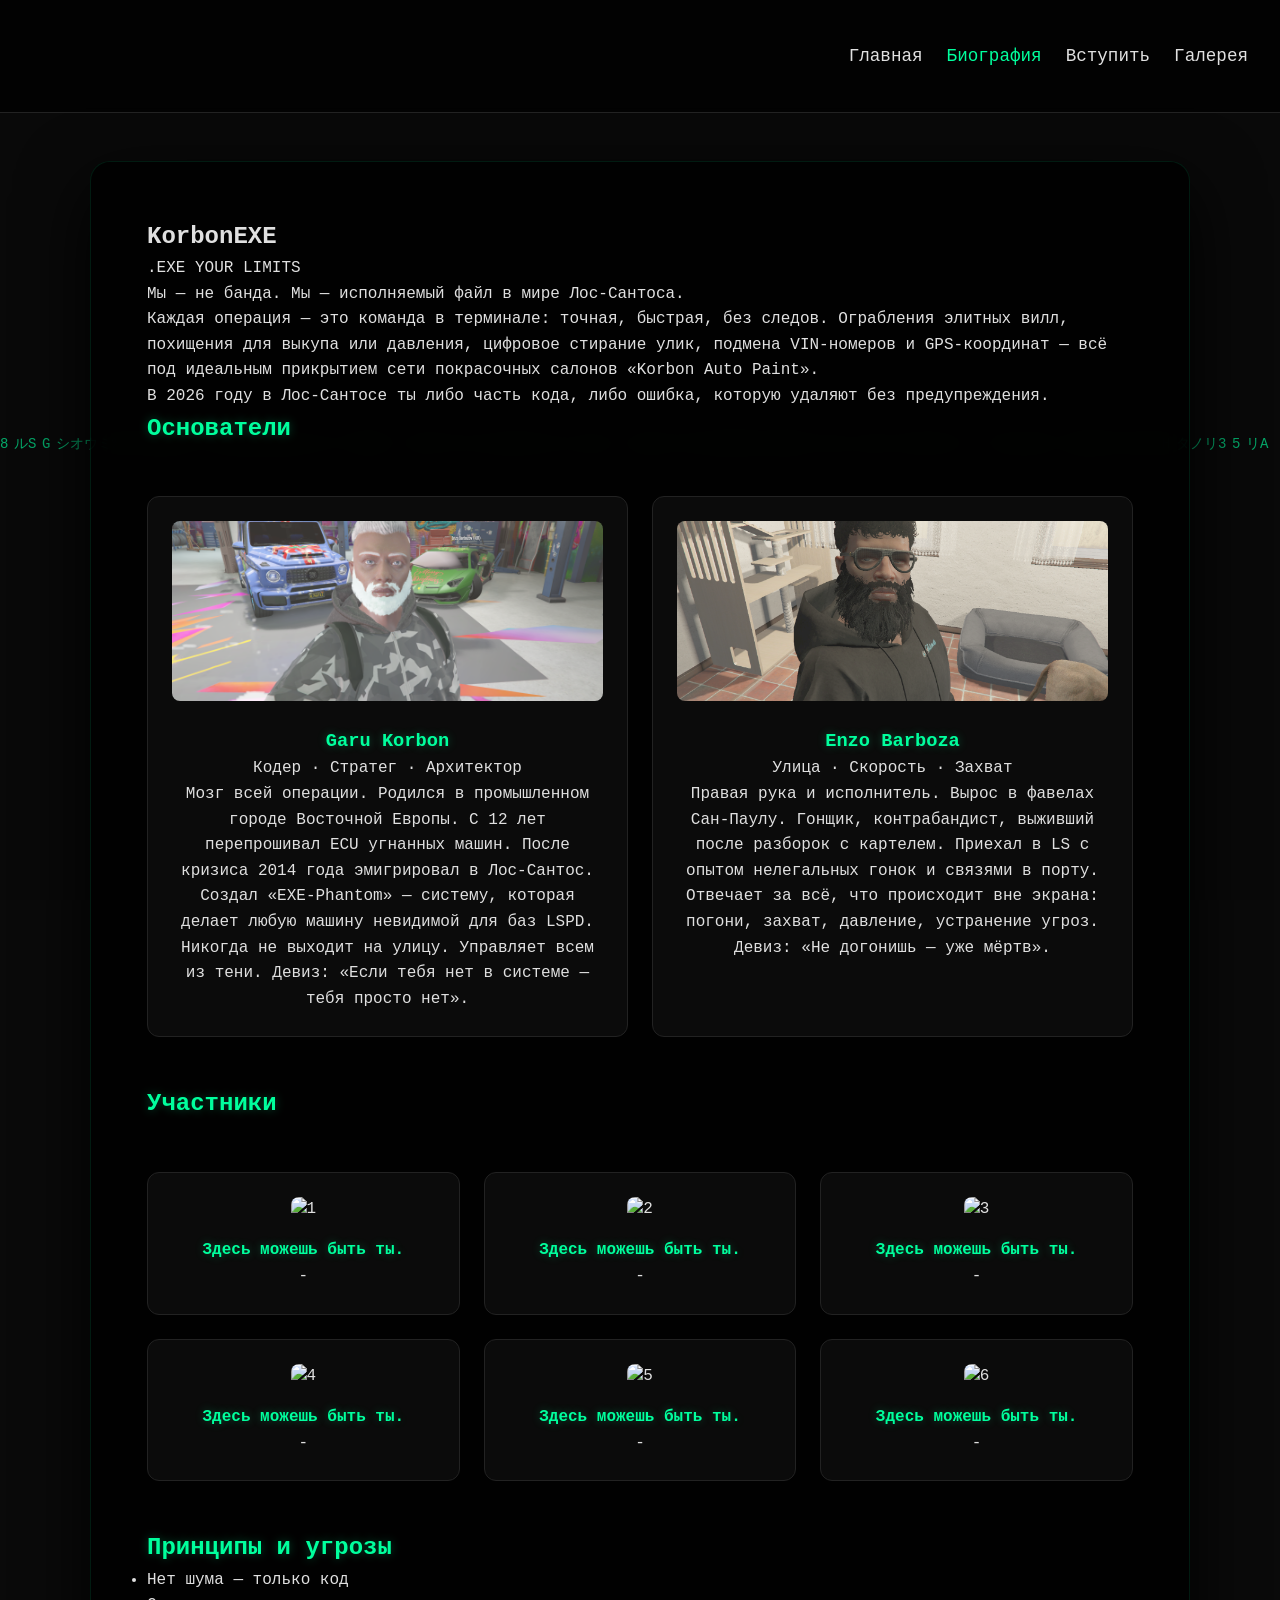
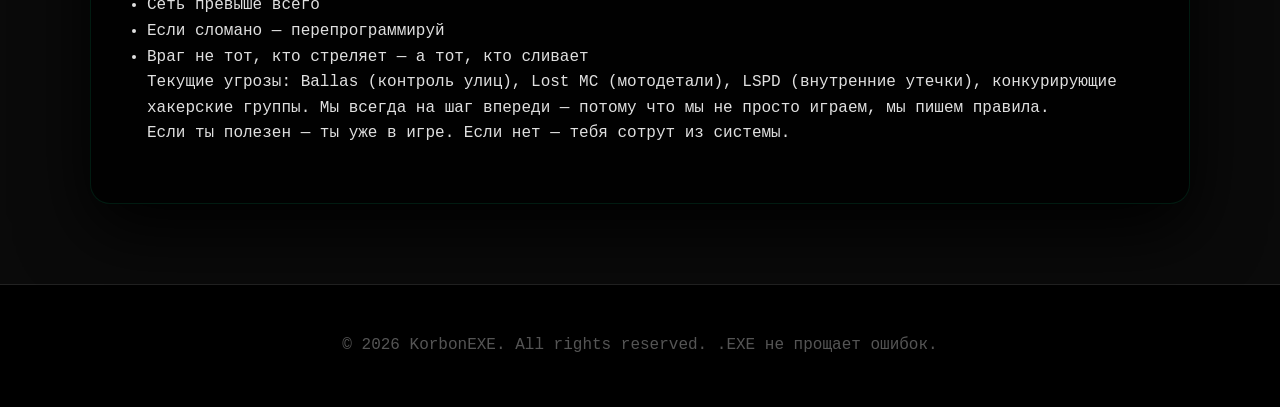
==== commit 28c969db: "Update about.html" ====
--- a/about.html
+++ b/about.html
@@ -93,7 +93,7 @@
         </div>
         <div class="team-member fade-in">
           <img src="" alt="6" class="character-img small">
-          <h4></h4>
+          <h4>Здесь можешь быть ты.</h4>
           <p>-</p>
         </div>
       </div>
@@ -126,4 +126,4 @@
 
   <script src="script.js"></script>
 </body>
-</html>+</html>
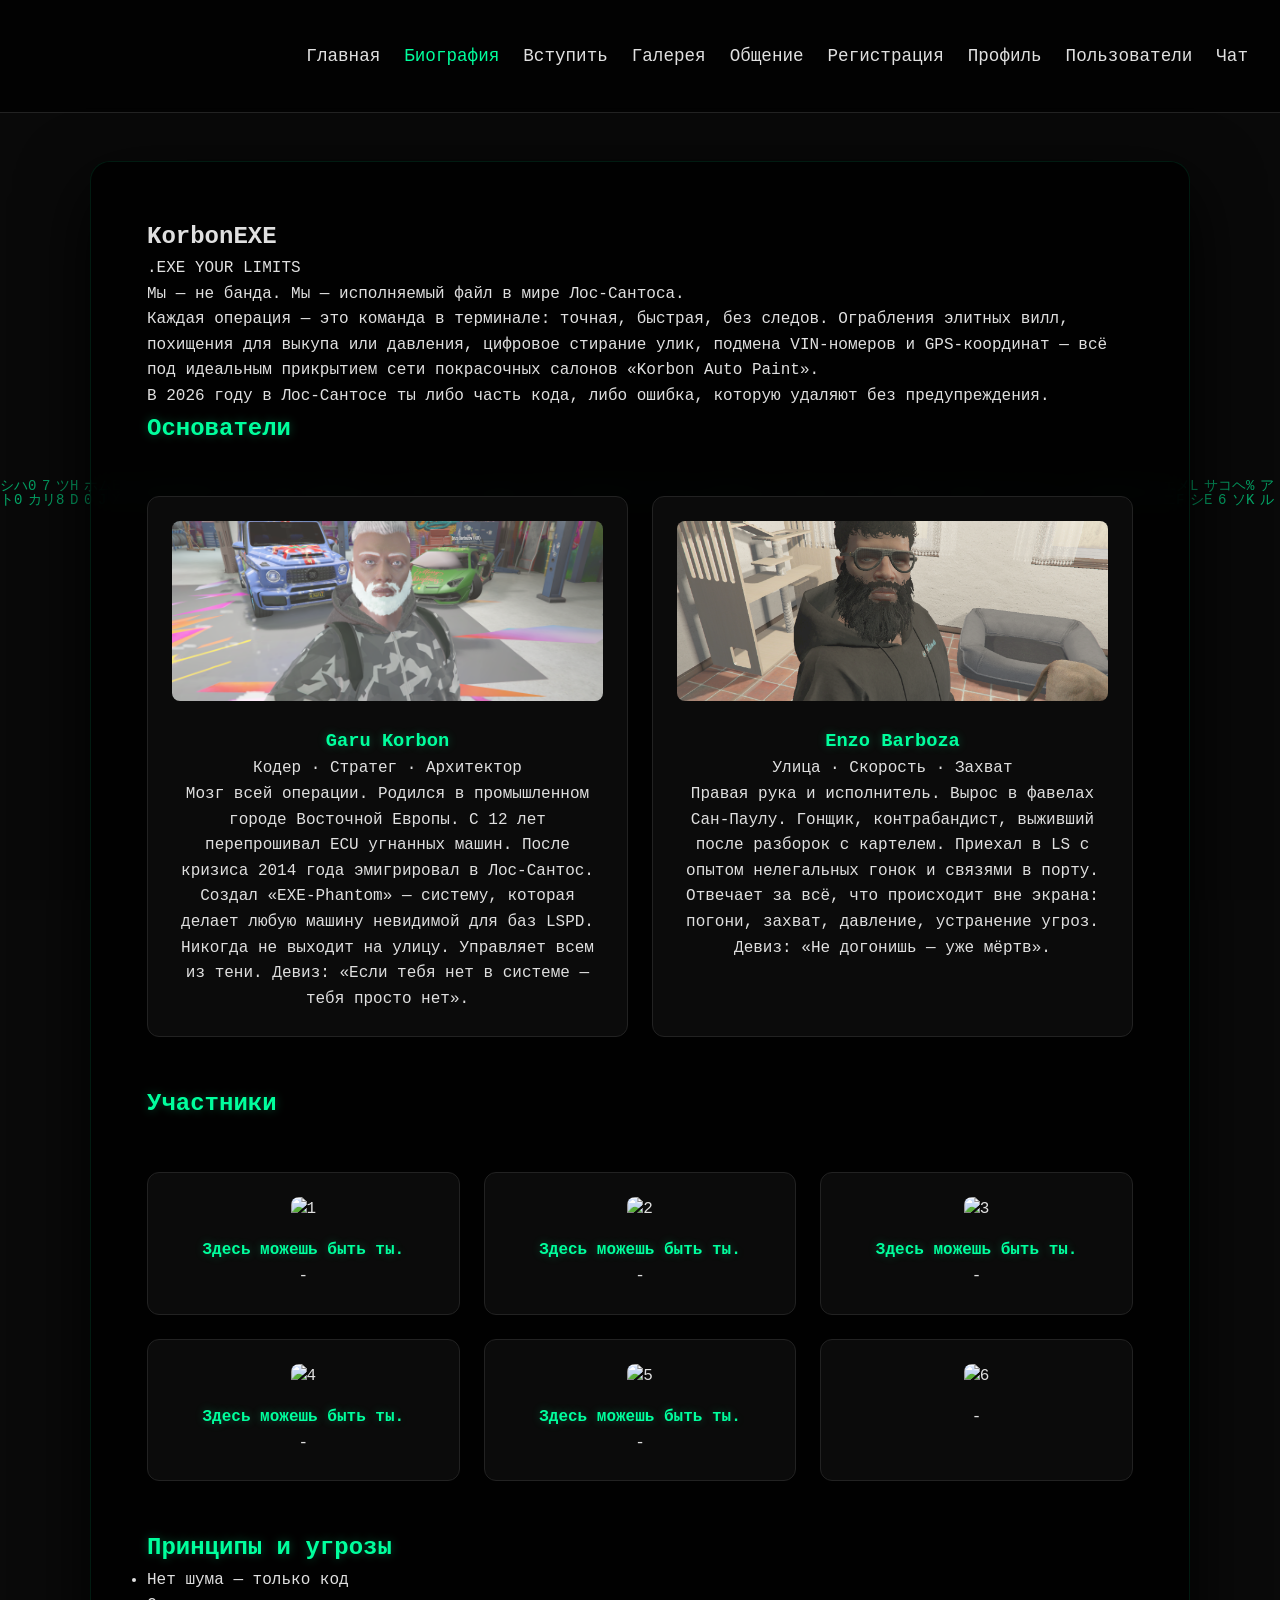
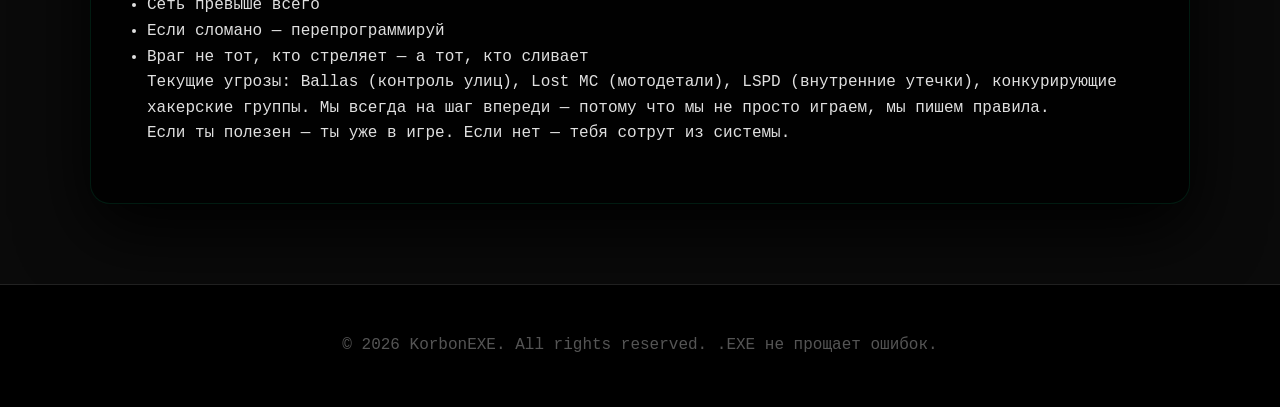
==== commit 0e23776c: "Add files via upload" ====
--- a/about.html
+++ b/about.html
@@ -27,7 +27,11 @@
         <li><a href="about.html" class="active">Биография</a></li>
         <li><a href="join.html">Вступить</a></li>
         <li><a href="gallery.html">Галерея</a></li>
-      </ul>
+		<li><a href="voice.html">Общение</a></li>
+<li><a href="register.html">Регистрация</a></li>
+<li><a href="profile.html">Профиль</a></li>
+<li><a href="users.html">Пользователи</a></li>
+<li><a href="chat.html">Чат</a></li>      </ul>
     </nav>
   </header>
 
@@ -93,7 +97,7 @@
         </div>
         <div class="team-member fade-in">
           <img src="" alt="6" class="character-img small">
-          <h4>Здесь можешь быть ты.</h4>
+          <h4></h4>
           <p>-</p>
         </div>
       </div>
@@ -126,4 +130,4 @@
 
   <script src="script.js"></script>
 </body>
-</html>
+</html>
--- a/style.css
+++ b/style.css
@@ -556,4 +556,411 @@
   .join-requirements li {
     font-size: 1.05rem;
   }
+}
+/* Авторизация и кабинет */
+.auth-section {
+  padding: 6rem 1rem 4rem;
+}
+
+.auth-wrapper {
+  background: rgba(0,0,0,0.85);
+  backdrop-filter: blur(12px);
+  padding: 3rem;
+  border-radius: 16px;
+  border: 1px solid rgba(0,255,157,0.1);
+  max-width: 500px;
+  margin: 0 auto;
+  text-align: center;
+}
+
+.auth-wrapper h2 {
+  margin-bottom: 1.5rem;
+  font-size: 2.8rem;
+}
+
+.auth-subtitle {
+  font-size: 1.2rem;
+  color: #bbb;
+  margin-bottom: 2rem;
+}
+
+.auth-form .form-group {
+  margin-bottom: 1.5rem;
+  text-align: left;
+}
+
+.auth-form label {
+  display: block;
+  margin-bottom: 0.5rem;
+  color: #aaa;
+}
+
+.auth-form input {
+  width: 100%;
+  padding: 0.9rem;
+  background: #0d0d0d;
+  border: 1px solid #222;
+  border-radius: 8px;
+  color: var(--text);
+  font-size: 1rem;
+}
+
+.auth-link {
+  margin-top: 1.5rem;
+  color: #888;
+}
+
+.auth-link a {
+  color: var(--accent);
+  text-decoration: none;
+}
+
+.auth-message {
+  margin-top: 1.5rem;
+  padding: 1rem;
+  border-radius: 8px;
+}
+
+.auth-message.success { background: rgba(0,255,157,0.15); color: var(--accent); }
+.auth-message.error { background: rgba(255,45,85,0.15); color: var(--danger); }
+
+/* Личный кабинет */
+.cabinet-section { padding: 6rem 1rem 4rem; }
+
+.cabinet-wrapper {
+  background: rgba(0,0,0,0.85);
+  backdrop-filter: blur(12px);
+  padding: 3rem;
+  border-radius: 16px;
+  border: 1px solid rgba(0,255,157,0.1);
+  max-width: 600px;
+  margin: 0 auto;
+  text-align: center;
+}
+
+.user-card {
+  background: rgba(17,17,17,0.7);
+  padding: 2rem;
+  border-radius: 12px;
+  margin-bottom: 2rem;
+  border: 1px solid #222;
+}
+
+.user-card h3 {
+  margin-bottom: 1.5rem;
+}
+
+.status.pending { color: #ff9d00; background: rgba(255,157,0,0.15); }
+.status.approved { color: var(--accent); background: rgba(0,255,157,0.15); }
+
+.action-btn {
+  padding: 1rem 2rem;
+  background: var(--danger);
+  color: #fff;
+  border: none;
+  border-radius: 8px;
+  font-size: 1.1rem;
+  cursor: pointer;
+  transition: background .3s;
+}
+
+.action-btn:hover { background: #ff4d4d; }
+
+.cabinet-note {
+  color: #888;
+  font-style: italic;
+}
+/* Голосовые каналы */
+.voice-section {
+  padding: 6rem 1rem 4rem;
+}
+
+.voice-header {
+  text-align: center;
+  margin-bottom: 4rem;
+}
+
+.voice-header h2 {
+  font-size: 3.2rem;
+  margin-bottom: 1rem;
+}
+
+.voice-channels {
+  display: grid;
+  grid-template-columns: repeat(auto-fit, minmax(320px, 1fr));
+  gap: 1.5rem;
+  margin-bottom: 3rem;
+}
+
+.channel-card {
+  background: rgba(17,17,17,0.75);
+  border-radius: 12px;
+  padding: 1.5rem;
+  border: 1px solid #222;
+  transition: all .4s;
+}
+
+.channel-card:hover {
+  transform: translateY(-8px);
+  box-shadow: 0 15px 40px rgba(0,255,157,0.2);
+  border-color: var(--accent);
+}
+
+.channel-info {
+  display: flex;
+  align-items: center;
+  gap: 1rem;
+  margin-bottom: 1rem;
+}
+
+.channel-info i {
+  font-size: 1.5rem;
+  color: var(--accent);
+}
+
+.channel-info h3 {
+  margin: 0;
+  flex: 1;
+}
+
+.status {
+  font-size: 0.9rem;
+  padding: 0.3rem 0.8rem;
+  border-radius: 12px;
+  background: rgba(0,255,157,0.15);
+  color: var(--accent);
+}
+
+.status::before {
+  content: "● ";
+  color: var(--accent);
+}
+
+.locked .status {
+  background: rgba(255,45,85,0.15);
+  color: var(--danger);
+}
+
+.locked .status::before {
+  color: var(--danger);
+}
+
+.channel-users {
+  display: flex;
+  flex-direction: column;
+  gap: 0.8rem;
+}
+
+.user {
+  display: flex;
+  align-items: center;
+  gap: 0.8rem;
+  font-size: 0.95rem;
+}
+
+.avatar {
+  width: 32px;
+  height: 32px;
+  border-radius: 50%;
+  background: #444;
+}
+
+.muted {
+  color: #888;
+}
+
+.locked-text {
+  text-align: center;
+  color: #888;
+  font-style: italic;
+  margin-top: 1rem;
+}
+
+.voice-info {
+  text-align: center;
+  margin-top: 3rem;
+}
+
+.voice-info p {
+  font-size: 1.2rem;
+  margin-bottom: 1.5rem;
+  color: #bbb;
+}
+
+/* Мобильная адаптация */
+@media (max-width: 768px) {
+  .voice-channels {
+    grid-template-columns: 1fr;
+  }
+
+  .voice-header h2 {
+    font-size: 2.6rem;
+  }
+}
+/* Система уровней доступа */
+.levels-section {
+  padding: 6rem 1rem 4rem;
+}
+
+.levels-wrapper {
+  background: rgba(0,0,0,0.88);
+  backdrop-filter: blur(14px);
+  padding: 3.5rem;
+  border-radius: 20px;
+  border: 1px solid rgba(0,255,157,0.1);
+  box-shadow: 0 25px 70px #000;
+  max-width: 1200px;
+  margin: 0 auto;
+}
+
+.levels-subtitle {
+  text-align: center;
+  font-size: 1.4rem;
+  color: #ddd;
+  margin-bottom: 4rem;
+  line-height: 1.8;
+}
+
+.levels-grid {
+  display: grid;
+  grid-template-columns: repeat(auto-fit, minmax(320px, 1fr));
+  gap: 2rem;
+  margin: 0 0 4rem;
+}
+
+.level-card {
+  background: rgba(17,17,17,0.75);
+  border-radius: 16px;
+  padding: 2rem;
+  border: 1px solid #222;
+  transition: all .5s ease;
+}
+
+.level-card:hover {
+  transform: translateY(-15px);
+  box-shadow: 0 20px 60px rgba(0,255,157,0.25);
+  border-color: var(--accent);
+}
+
+.level-header {
+  display: flex;
+  align-items: center;
+  gap: 1rem;
+  margin-bottom: 1.5rem;
+}
+
+.level-number {
+  width: 60px;
+  height: 60px;
+  background: var(--accent);
+  color: #000;
+  font-size: 2rem;
+  font-weight: bold;
+  display: flex;
+  align-items: center;
+  justify-content: center;
+  border-radius: 50%;
+  box-shadow: 0 0 20px rgba(0,255,157,0.5);
+}
+
+.level-card.elite .level-number {
+  background: #ff2d55;
+  box-shadow: 0 0 25px rgba(255,45,85,0.6);
+}
+
+.level-header h2 {
+  margin: 0;
+  font-size: 2rem;
+}
+
+.status {
+  font-size: 0.9rem;
+  padding: 0.4rem 1rem;
+  border-radius: 20px;
+  background: rgba(0,255,157,0.15);
+  color: var(--accent);
+}
+
+.status.pending {
+  background: rgba(255,157,0,0.15);
+  color: #ff9d00;
+}
+
+.status.elite {
+  background: rgba(255,45,85,0.15);
+  color: var(--danger);
+}
+
+.level-content ul {
+  list-style: none;
+  padding: 0;
+  margin: 1rem 0;
+}
+
+.level-content li {
+  margin: 0.8rem 0;
+  padding-left: 1.8rem;
+  position: relative;
+}
+
+.level-content li::before {
+  content: "→";
+  color: var(--accent);
+  position: absolute;
+  left: 0;
+  font-weight: bold;
+}
+
+.levels-footer {
+  text-align: center;
+  margin-top: 4rem;
+}
+
+.levels-footer p {
+  font-size: 1.3rem;
+  color: #bbb;
+  margin-bottom: 2rem;
+}
+
+/* Мобильная адаптация */
+@media (max-width: 768px) {
+  .levels-grid {
+    grid-template-columns: 1fr;
+  }
+
+  .level-header h2 {
+    font-size: 1.8rem;
+  }
+
+  .level-number {
+    width: 50px;
+    height: 50px;
+    font-size: 1.6rem;
+  }
+}
+/* Кнопка подключения */
+.join-channel-btn {
+  width: 100%;
+  margin-top: 1rem;
+  padding: 1rem;
+  background: linear-gradient(90deg, var(--accent), #00cc99);
+  color: #000;
+  border: none;
+  border-radius: 8px;
+  font-size: 1.2rem;
+  cursor: pointer;
+  transition: all .3s;
+}
+
+.join-channel-btn:hover {
+  box-shadow: 0 0 30px var(--accent);
+}
+
+.join-channel-btn.active {
+  background: linear-gradient(90deg, var(--danger), #ff4d4d);
+  color: #fff;
+}
+
+.join-channel-btn.active:hover {
+  box-shadow: 0 0 30px var(--danger);
 }
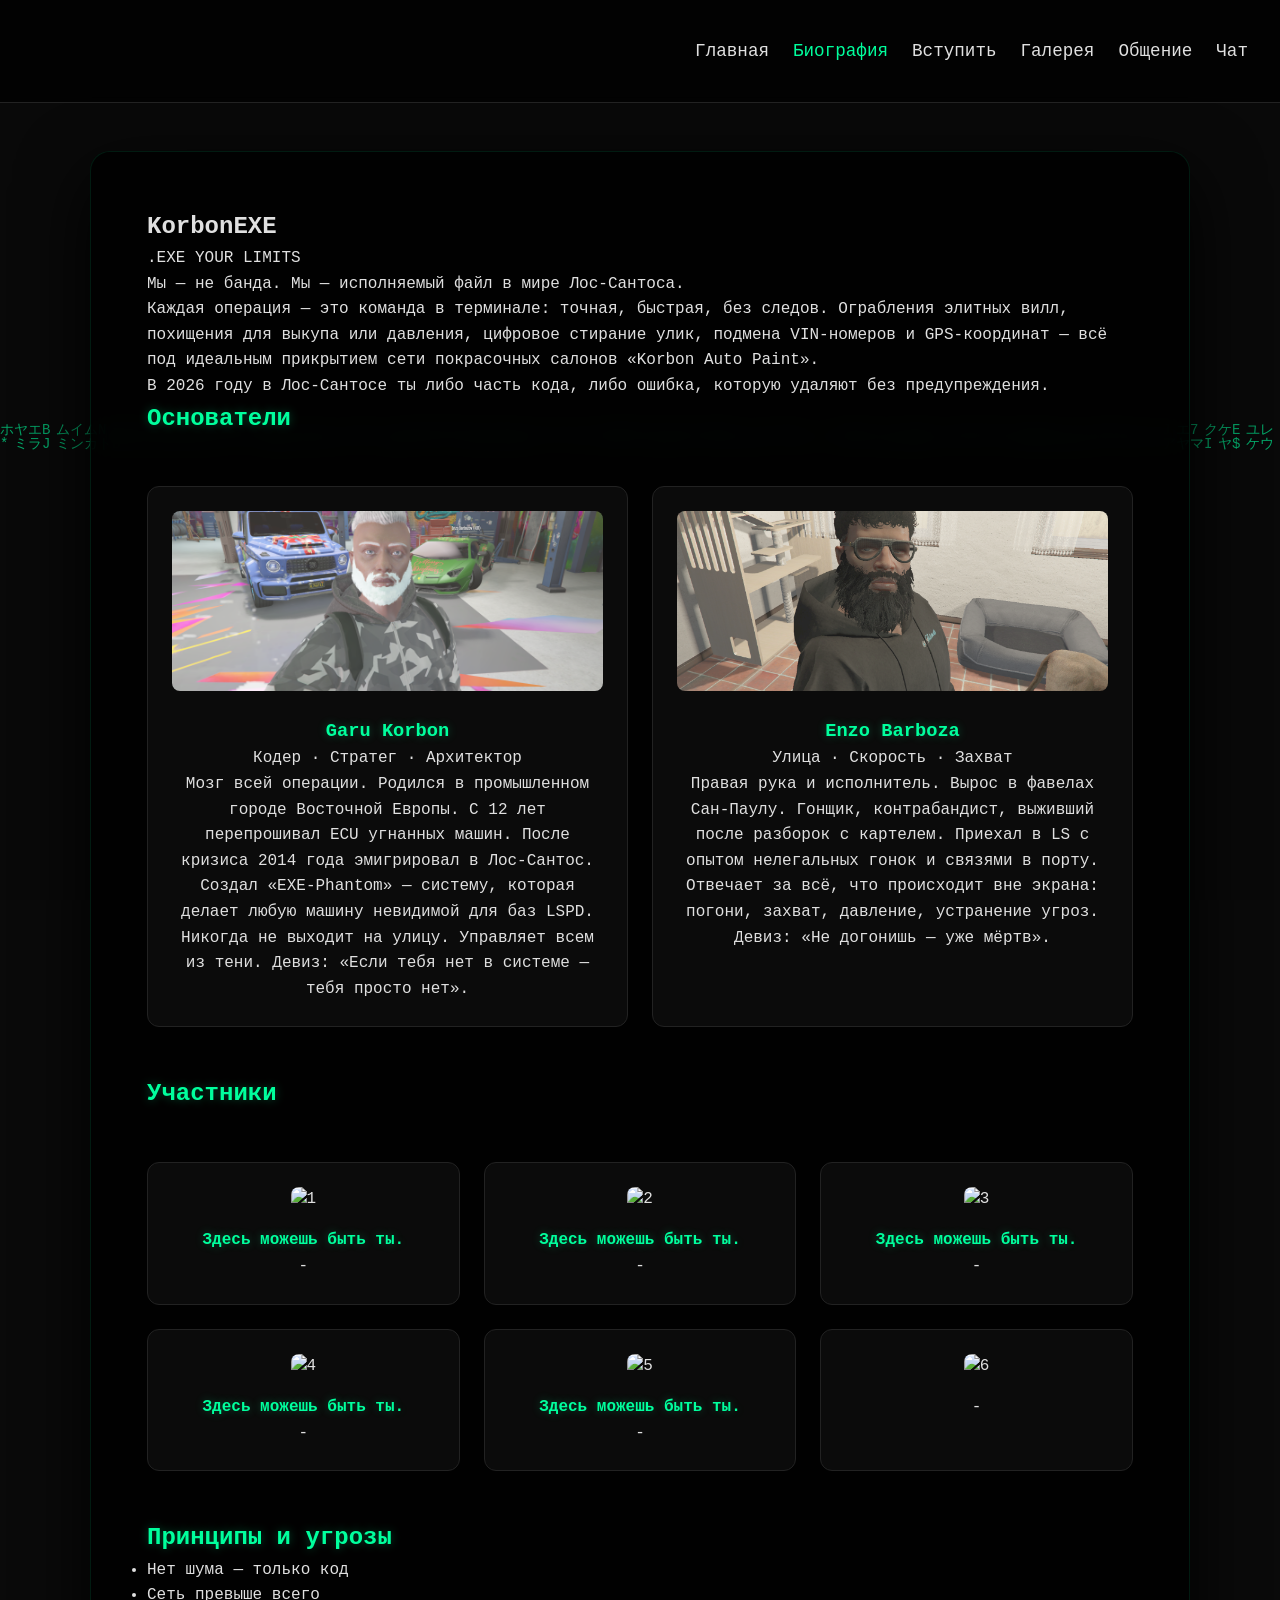
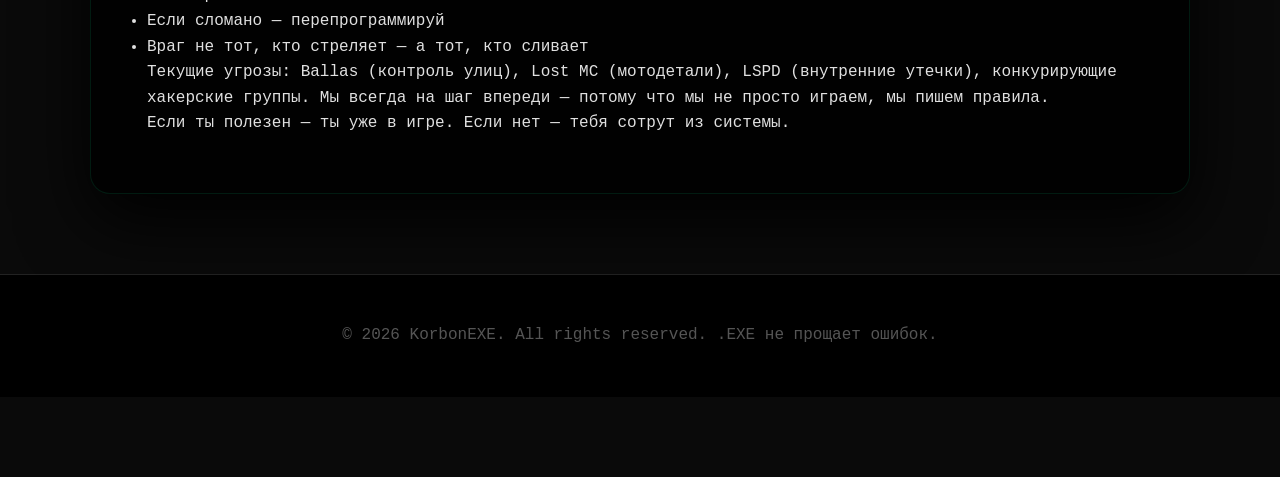
==== commit dbc26b1e: "Update about.html" ====
--- a/about.html
+++ b/about.html
@@ -28,10 +28,7 @@
         <li><a href="join.html">Вступить</a></li>
         <li><a href="gallery.html">Галерея</a></li>
 		<li><a href="voice.html">Общение</a></li>
-<li><a href="register.html">Регистрация</a></li>
-<li><a href="profile.html">Профиль</a></li>
-<li><a href="users.html">Пользователи</a></li>
-<li><a href="chat.html">Чат</a></li>      </ul>
+		<li><a href="chat.html">Чат</a></li>      </ul>
     </nav>
   </header>
 
@@ -130,4 +127,4 @@
 
   <script src="script.js"></script>
 </body>
-</html>+</html>
--- a/style.css
+++ b/style.css
@@ -3,32 +3,30 @@
   --card: #111;
   --text: #e0e0e0;
   --accent: #00ff9d;
+  --danger: #ff2d55;
   --border: #222;
 }
 
-* {
-  margin: 0;
-  padding: 0;
-  box-sizing: border-box;
-}
+* { margin:0; padding:0; box-sizing:border-box; }
 
 body {
-  background: var(--bg);
-  color: var(--text);
-  font-family: 'Courier New', Courier, monospace;
-  line-height: 1.6;
-  min-height: 100vh;
-  overflow-x: hidden;
+  background:var(--bg);
+  color:var(--text);
+  font-family:'Courier New',monospace;
+  line-height:1.6;
+  min-height:100vh;
+  overflow-x:hidden;
+  padding-bottom:80px;
 }
 
 #matrix-canvas {
-  position: fixed;
-  inset: 0;
-  width: 100%;
-  height: 100%;
-  z-index: -2;
-  opacity: 0.65;
-  pointer-events: none;
+  position:fixed;
+  inset:0;
+  width:100%;
+  height:100%;
+  z-index:-2;
+  opacity:.65;
+  pointer-events:none;
 }
 
 /* Шапка */
@@ -46,9 +44,9 @@
 }
 
 .logo-container video {
-  height: 70px;               /* высота как была у картинки */
+  height: 60px;               /* высота как была у картинки */
   width: auto;
-  max-width: 250px;           /* если видео широкое — ограничь */
+  max-width: 70px;           /* если видео широкое — ограничь */
   filter: drop-shadow(0 0 15px var(--accent)) drop-shadow(0 0 30px rgba(0,255,157,0.4));
   transition: all 0.4s ease;
   object-fit: contain;        /* сохраняет пропорции */
@@ -963,4 +961,76 @@
 
 .join-channel-btn.active:hover {
   box-shadow: 0 0 30px var(--danger);
-}+}
+}
+
+/* Аватары */
+.avatar {
+  width:120px;
+  height:120px;
+  border-radius:50%;
+  object-fit:cover;
+  border:3px solid var(--accent);
+  box-shadow:0 0 25px rgba(0,255,157,.5);
+  margin-bottom:1rem;
+}
+
+/* Кнопки */
+.submit-btn,.neon-btn {
+  width:100%;
+  padding:1rem;
+  background:linear-gradient(90deg,var(--accent),#00cc99);
+  color:#000;
+  border:none;
+  border-radius:8px;
+  font-size:1.1rem;
+  font-weight:bold;
+  cursor:pointer;
+  transition:all .3s;
+}
+
+.submit-btn:hover,.neon-btn:hover {
+  transform:translateY(-3px);
+  box-shadow:0 10px 25px rgba(0,255,157,.4);
+}
+
+/* Футер */
+.fixed-footer {
+  position:fixed;
+  bottom:0;
+  left:0;
+  right:0;
+  background:rgba(0,0,0,.92);
+  border-top:2px solid var(--accent);
+  padding:.9rem;
+  text-align:center;
+  color:#aaa;
+  font-size:.9rem;
+  z-index:999;
+  box-shadow:0 -8px 30px rgba(0,0,0,.7);
+}
+
+/* Анимации */
+@keyframes glowPulse {
+  0%,100% { text-shadow:0 0 30px var(--accent); }
+  50% { text-shadow:0 0 60px var(--accent),0 0 80px rgba(0,255,157,.6); }
+}
+
+.fade-in {
+  opacity:0;
+  transform:translateY(30px);
+  transition:opacity .9s ease-out,transform .9s ease-out;
+}
+
+.fade-in.visible { opacity:1; transform:translateY(0); }
+
+/* Responsive */
+@media (max-width:768px) {
+  .navbar { flex-direction:column; gap:1rem; padding:1rem; }
+  .navbar ul { flex-wrap:wrap; justify-content:center; gap:1rem; }
+  .hero { padding:6rem 1rem 4rem; }
+  .hero-title { font-size:4rem; }
+  .profile-card { padding:2rem 1rem; }
+  .fixed-footer { padding:.7rem; font-size:.85rem; }
+  body { padding-bottom:70px; }
+}
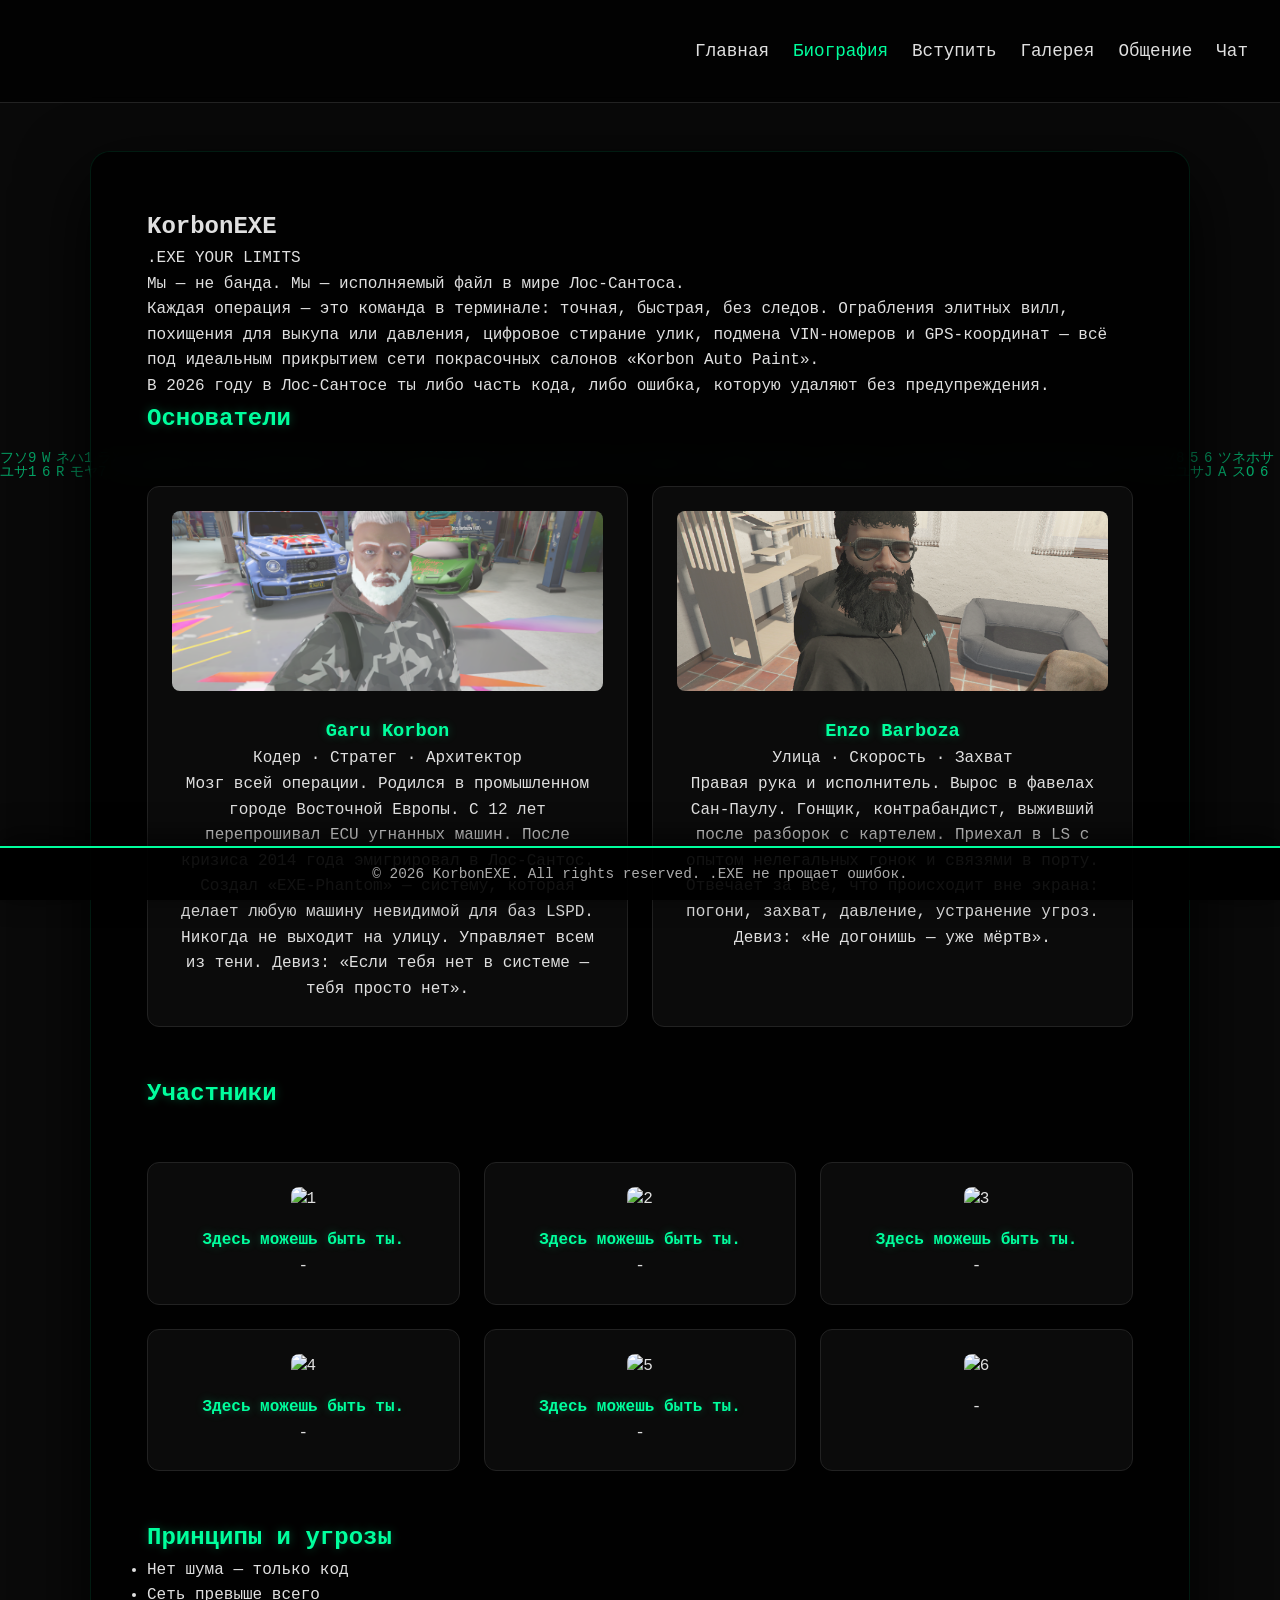
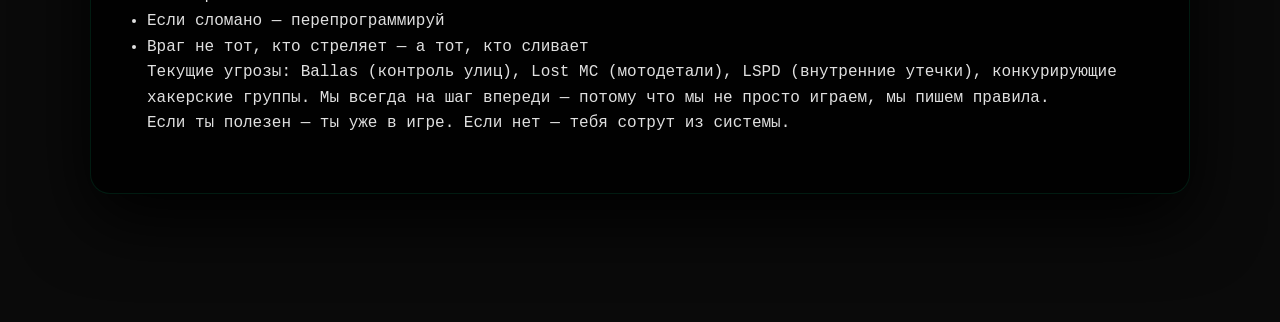
==== commit e203303a: "Update about.html" ====
--- a/about.html
+++ b/about.html
@@ -121,7 +121,7 @@
     </div>
   </section>
 
-  <footer>
+  <footer class="fixed-footer">
     <p>© 2026 KorbonEXE. All rights reserved. .EXE не прощает ошибок.</p>
   </footer>
 
--- a/style.css
+++ b/style.css
@@ -1034,3 +1034,138 @@
   .fixed-footer { padding:.7rem; font-size:.85rem; }
   body { padding-bottom:70px; }
 }
+/* Красивый современный чат */
+.chat-section {
+  padding: 6rem 1rem 4rem;
+  max-width: 900px;
+  margin: 0 auto;
+}
+
+.chat-header {
+  text-align: center;
+  margin-bottom: 2rem;
+}
+
+.chat-header h2 {
+  font-size: 2.8rem;
+  margin-bottom: 0.5rem;
+  color: var(--accent);
+  text-shadow: 0 0 15px rgba(0,255,157,0.5);
+}
+
+.chat-header p {
+  font-size: 1.1rem;
+  color: #aaa;
+}
+
+.chat-messages {
+  min-height: 400px;
+  max-height: 70vh;
+  overflow-y: auto;
+  background: rgba(17,17,17,0.75);
+  border-radius: 16px;
+  padding: 1.5rem;
+  border: 1px solid rgba(0,255,157,0.15);
+  box-shadow: inset 0 0 30px rgba(0,0,0,0.6);
+  margin-bottom: 1.5rem;
+  scrollbar-width: thin;
+  scrollbar-color: var(--accent) #111;
+}
+
+.chat-messages::-webkit-scrollbar {
+  width: 8px;
+}
+
+.chat-messages::-webkit-scrollbar-track {
+  background: #111;
+}
+
+.chat-messages::-webkit-scrollbar-thumb {
+  background: var(--accent);
+  border-radius: 4px;
+}
+
+.chat-message {
+  margin: 1rem 0;
+  padding: 1rem 1.2rem;
+  border-radius: 12px;
+  max-width: 80%;
+  word-wrap: break-word;
+  animation: messageAppear 0.4s ease-out;
+}
+
+.chat-message:not(.own) {
+  background: rgba(50,50,50,0.7);
+  border: 1px solid #333;
+  align-self: flex-start;
+  margin-right: auto;
+}
+
+.chat-message.own {
+  background: linear-gradient(135deg, rgba(0,255,157,0.15), rgba(0,204,153,0.15));
+  border: 1px solid var(--accent);
+  box-shadow: 0 0 20px rgba(0,255,157,0.25);
+  margin-left: auto;
+  text-align: right;
+}
+
+.message-header {
+  display: flex;
+  justify-content: space-between;
+  align-items: center;
+  margin-bottom: 0.4rem;
+  font-size: 0.9rem;
+  opacity: 0.8;
+}
+
+.message-header strong {
+  color: var(--accent);
+}
+
+.message-text {
+  font-size: 1rem;
+  line-height: 1.4;
+}
+
+@keyframes messageAppear {
+  from { opacity: 0; transform: translateY(15px); }
+  to { opacity: 1; transform: translateY(0); }
+}
+
+.chat-form {
+  display: flex;
+  flex-wrap: wrap;
+  gap: 1rem;
+  margin-bottom: 1rem;
+}
+
+.chat-form input {
+  flex: 1;
+  min-width: 200px;
+  padding: 0.9rem 1.2rem;
+  background: rgba(17,17,17,0.8);
+  border: 1px solid #333;
+  border-radius: 10px;
+  color: var(--text);
+  font-size: 1rem;
+}
+
+.chat-form button {
+  padding: 0.9rem 1.8rem;
+}
+
+.clear-chat {
+  background: var(--danger);
+  color: white;
+  border: none;
+  padding: 0.9rem 1.5rem;
+  border-radius: 8px;
+  cursor: pointer;
+  display: block;
+  margin: 1rem auto;
+  transition: background .3s;
+}
+
+.clear-chat:hover {
+  background: #ff4d4d;
+}
